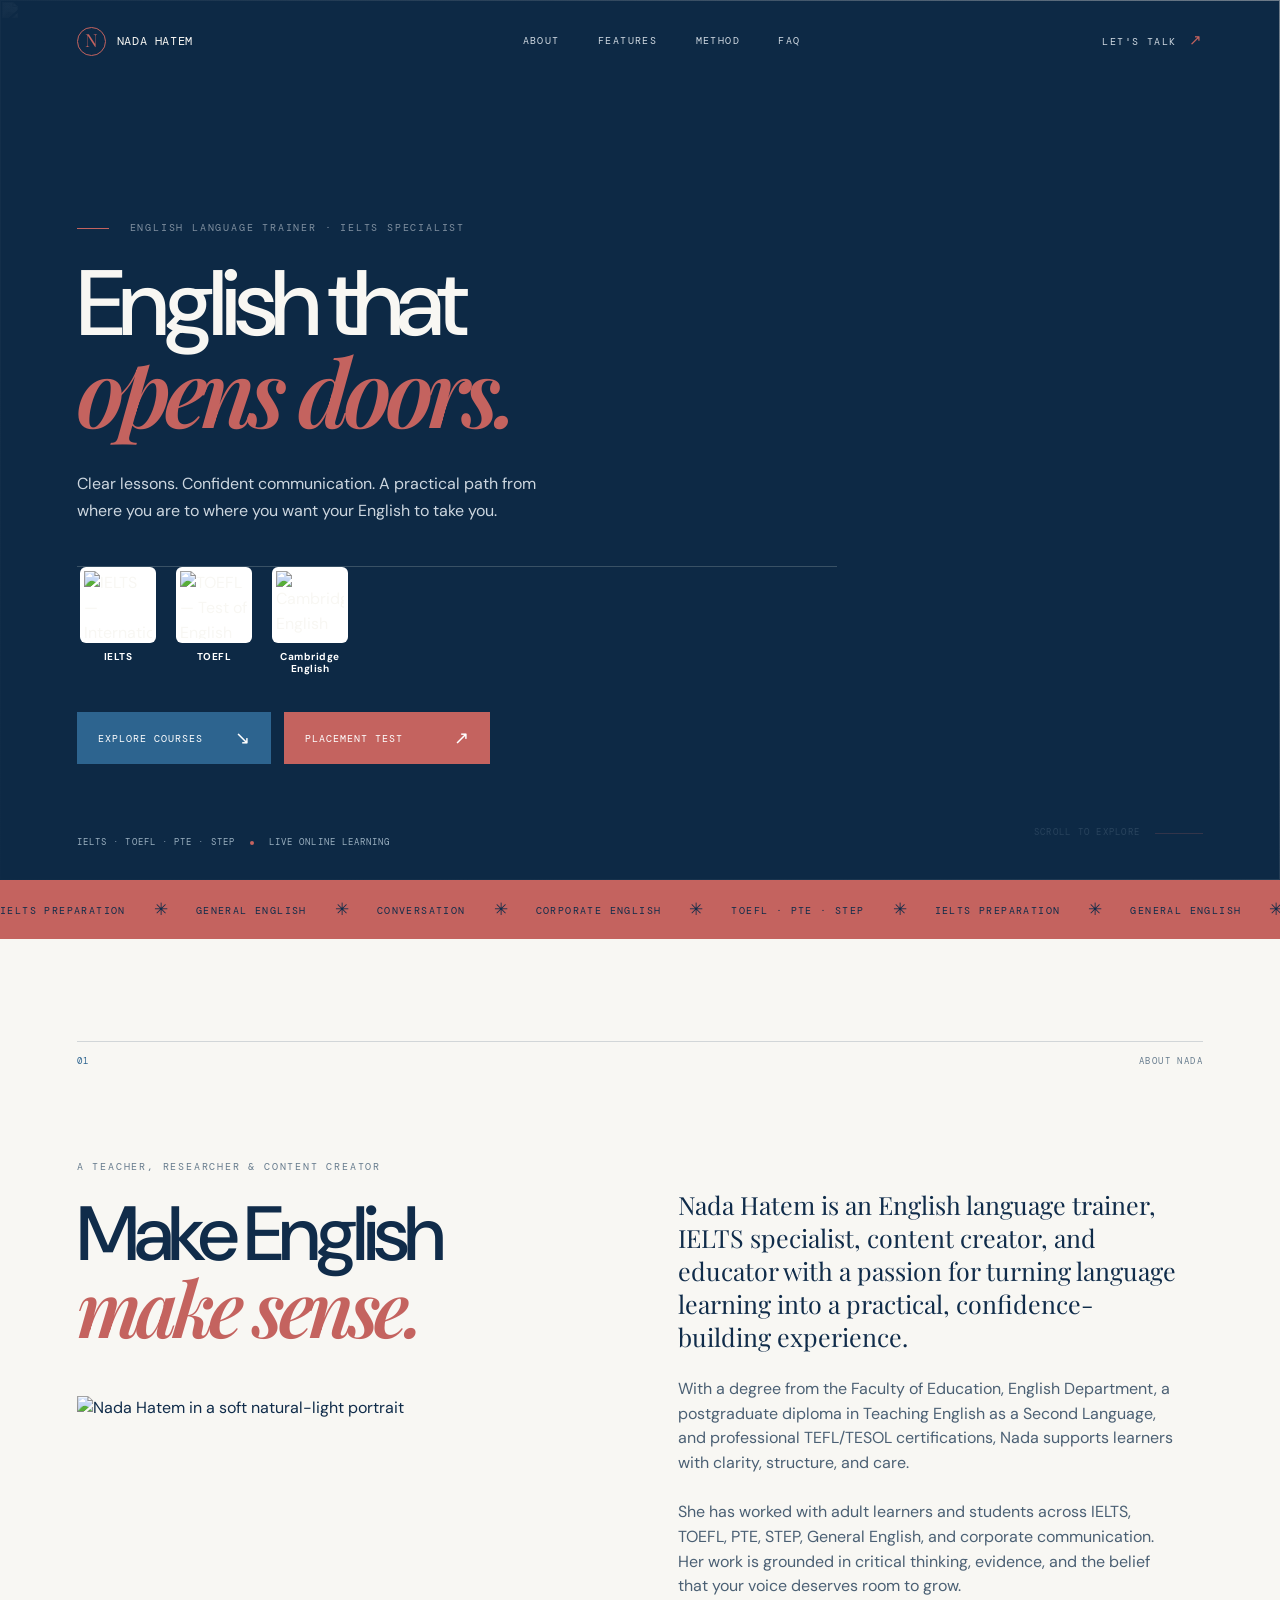
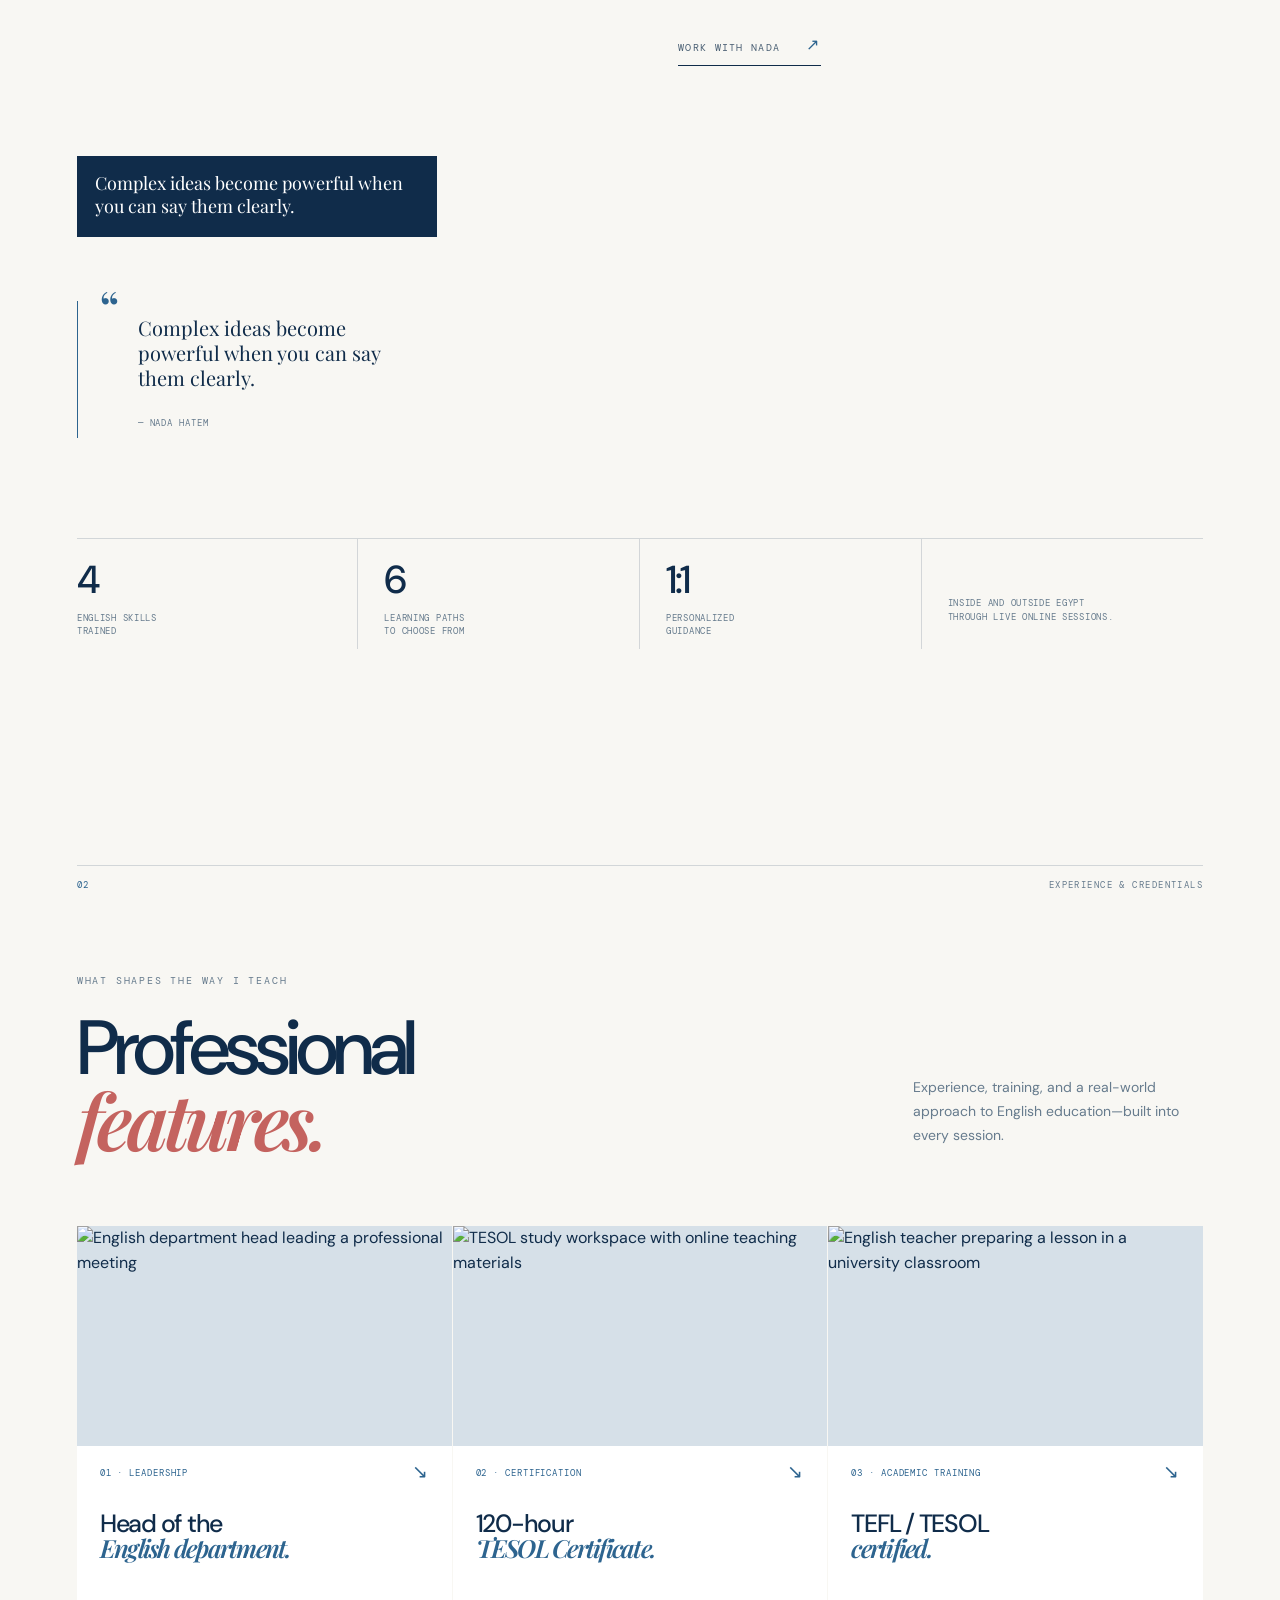
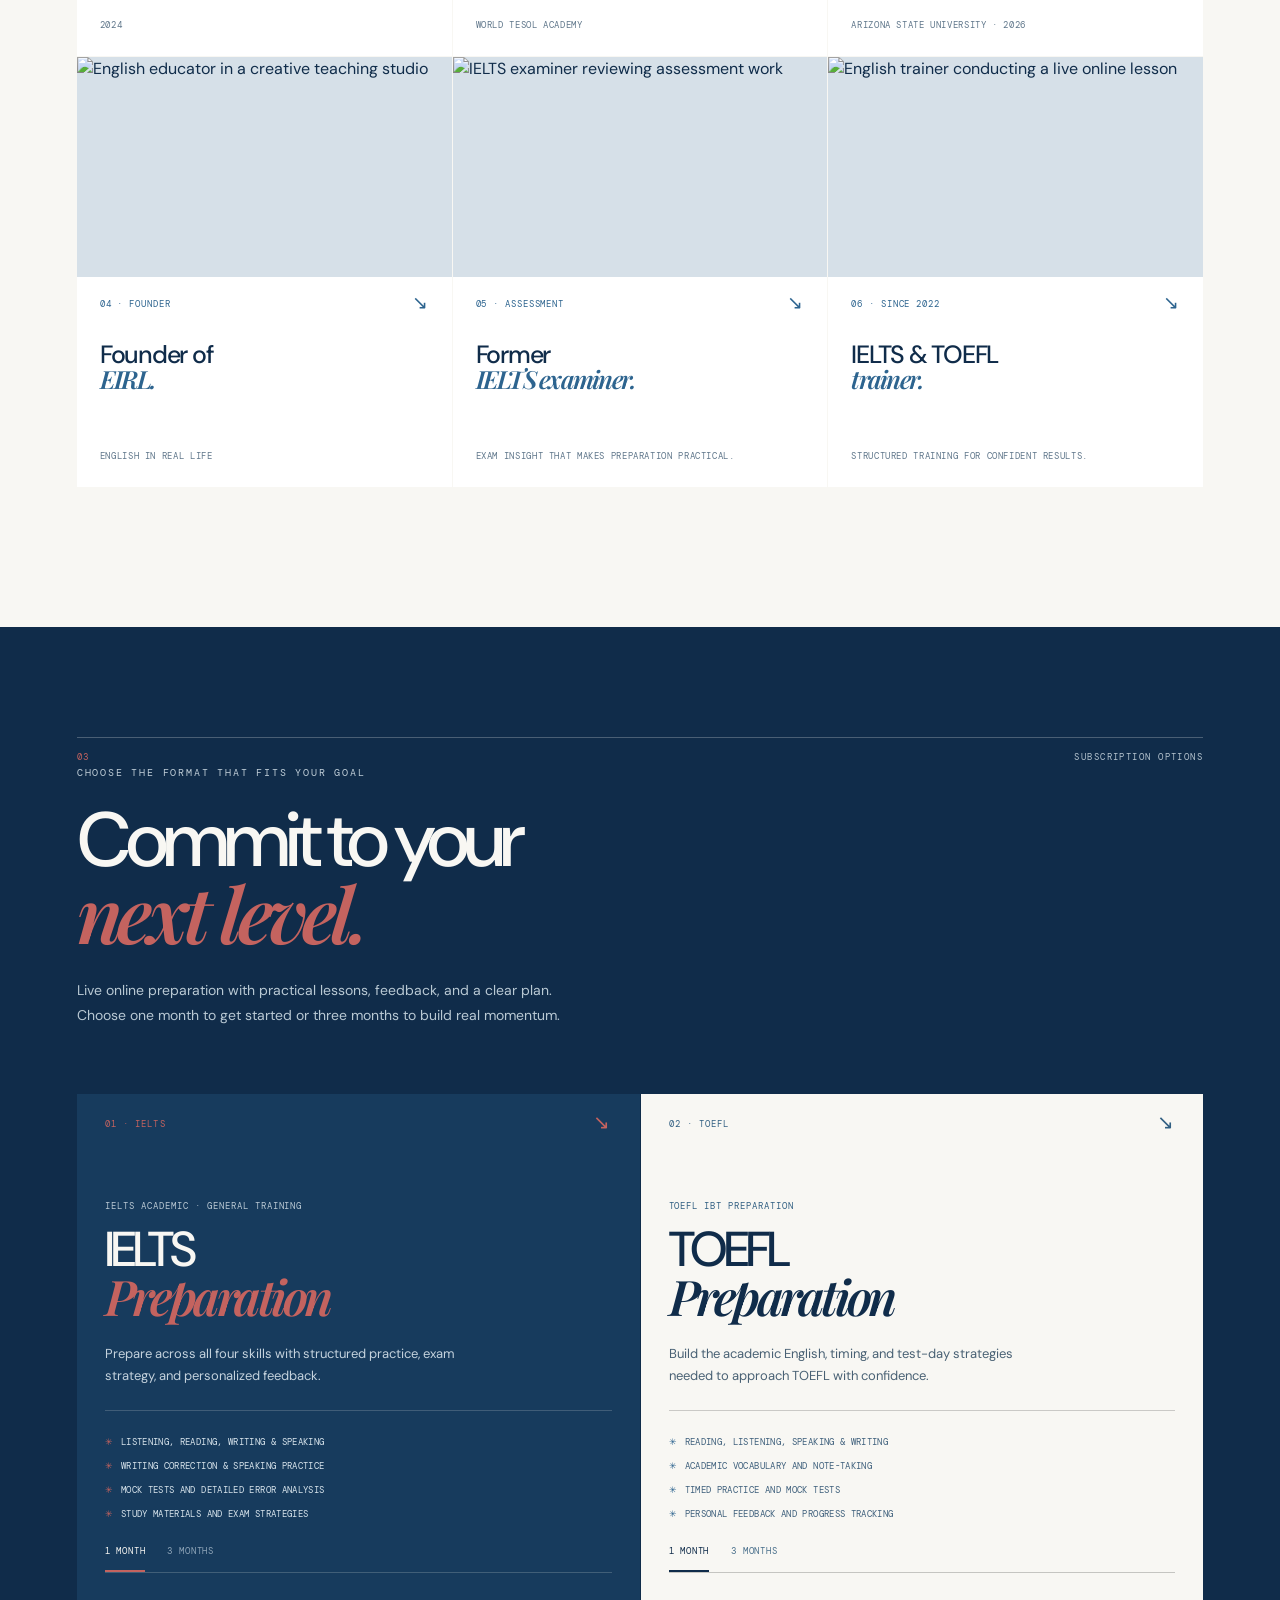
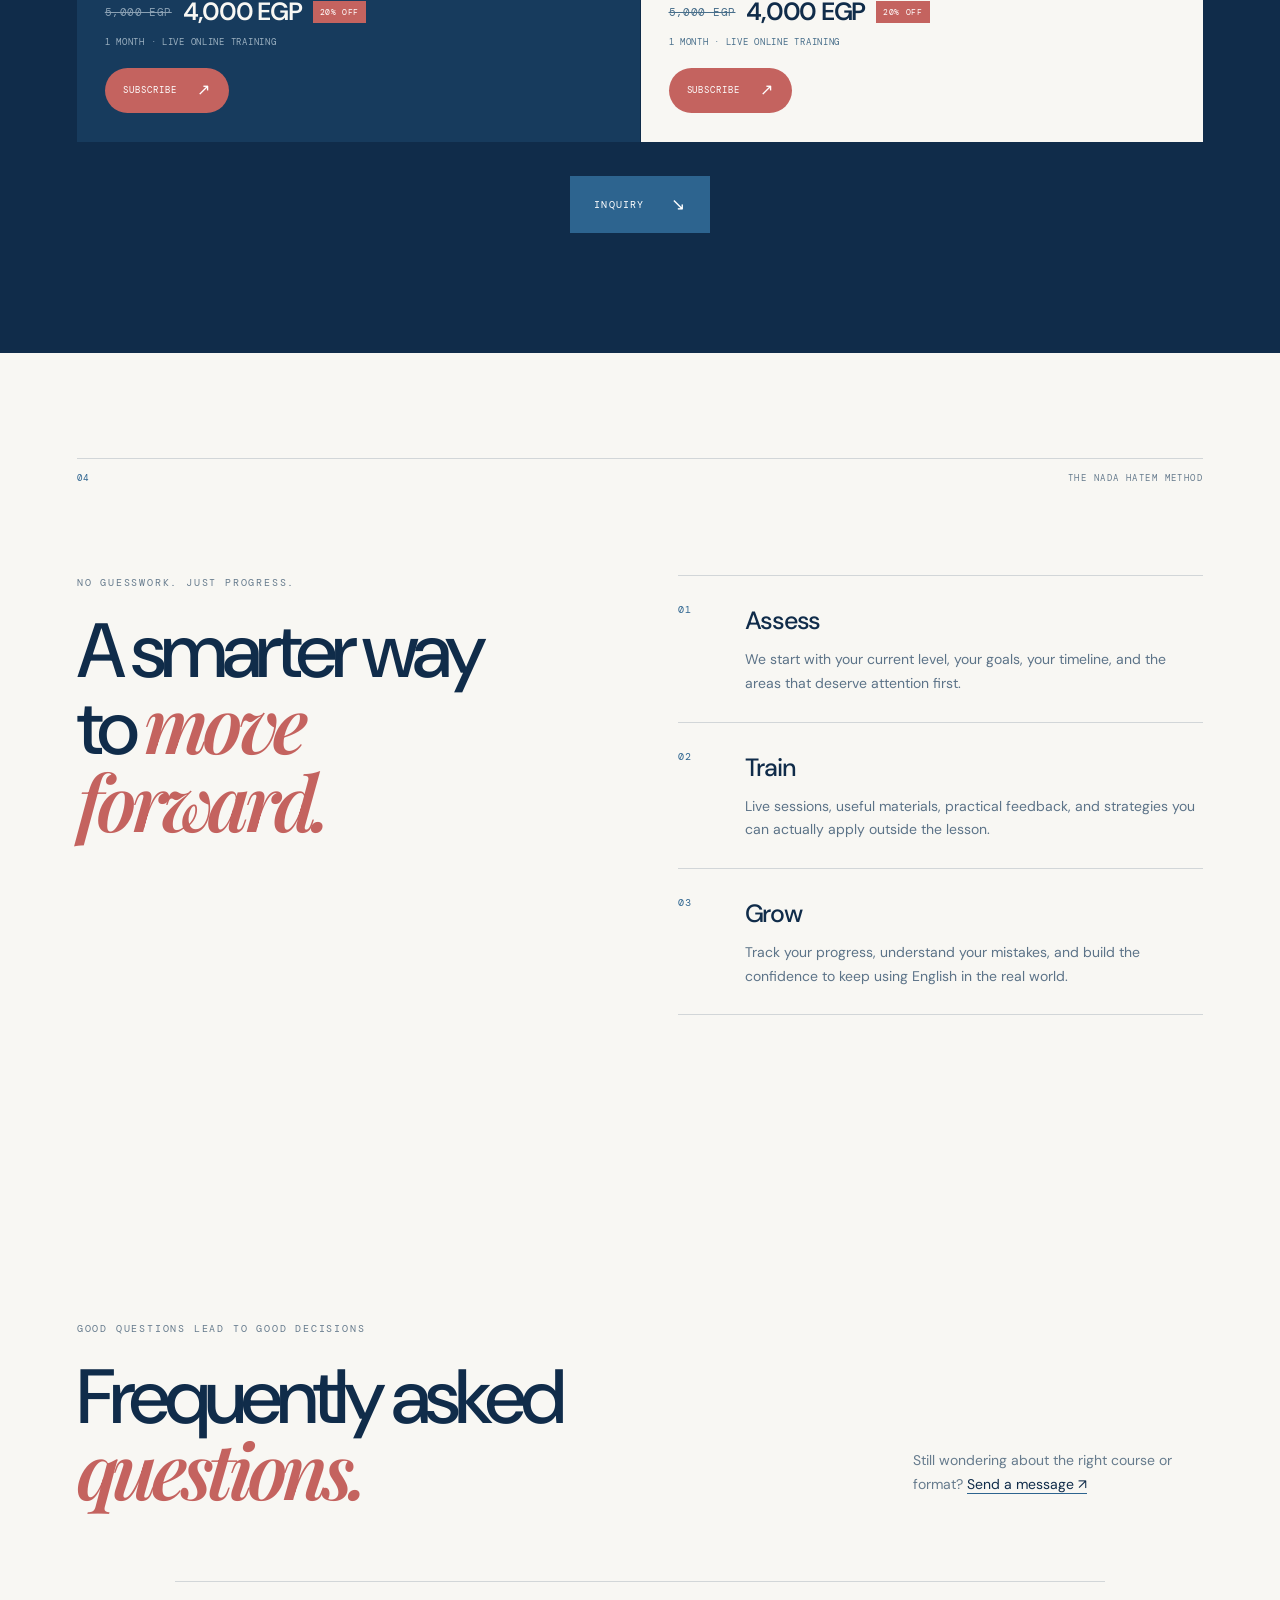
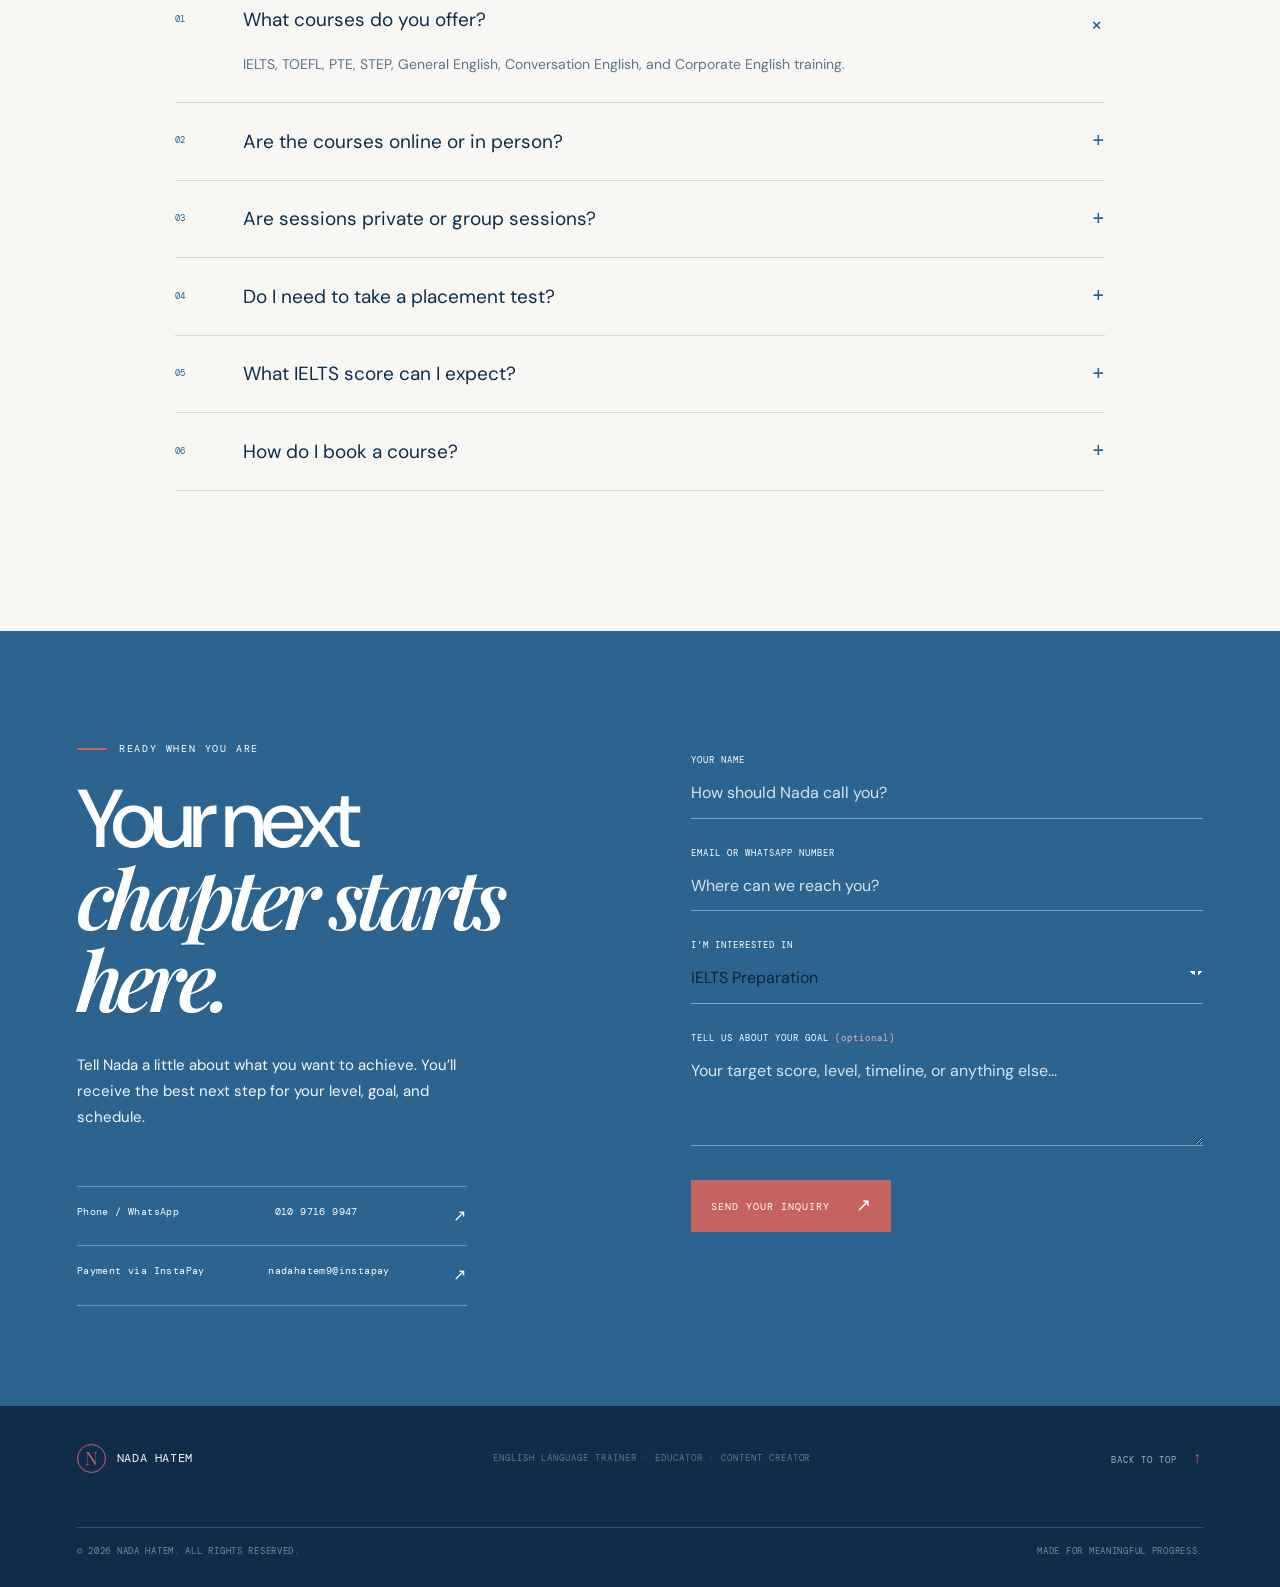
==== assets/index.html @ 8195b29a "Add files via upload" ====
<!doctype html>
<html lang="en">
  <head>
    <meta charset="UTF-8" />
    <meta name="viewport" content="width=device-width, initial-scale=1.0" />
    <meta name="description" content="Nada Hatem — English language trainer, IELTS specialist, educator, and content creator." />
    <title>Nada Hatem — English that opens doors</title>
    <link rel="preconnect" href="https://fonts.googleapis.com" />
    <link rel="preconnect" href="https://fonts.gstatic.com" crossorigin />
    <link href="https://fonts.googleapis.com/css2?family=DM+Mono:wght@400;500&family=DM+Sans:wght@400;500;600;700&family=Playfair+Display:ital,wght@0,600;1,600;1,700&display=swap" rel="stylesheet" />
    <link rel="stylesheet" href="styles.css" />
  </head>
  <body>
    <div class="site-shell">
      <header class="site-header" id="top">
        <a class="brand" href="#top" aria-label="Nada Hatem home">
          <span class="brand-mark">N</span>
          <span class="brand-name">Nada Hatem</span>
        </a>

        <nav class="desktop-nav" aria-label="Main navigation">
          <a href="#about">About</a>
          <a href="#features">Features</a>
          <a href="#method">Method</a>
          <a href="#faq">FAQ</a>
        </nav>

        <div class="header-actions">
          <div class="social-links" aria-label="Social links">
            <a href="https://t.me/Nada_languages" target="_blank" rel="noreferrer" aria-label="Telegram">
              <img src="https://cdn.simpleicons.org/telegram/ffffff" alt="" aria-hidden="true" />
            </a>
            <a href="https://www.tiktok.com/@nada_languages?_r=1&_t=ZS-99tbPmrifFV" target="_blank" rel="noreferrer" aria-label="TikTok">
              <img src="https://cdn.simpleicons.org/tiktok/ffffff" alt="" aria-hidden="true" />
            </a>
            <a href="https://www.facebook.com/share/19arcqJsm8/" target="_blank" rel="noreferrer" aria-label="Facebook">
              <img src="https://cdn.simpleicons.org/facebook/ffffff" alt="" aria-hidden="true" />
            </a>
          </div>
          <a class="text-link header-contact" href="#contact">Let's talk <span aria-hidden="true">↗</span></a>
          <button class="menu-toggle" type="button" aria-label="Open menu" aria-expanded="false">
            <span></span><span></span>
          </button>
        </div>
      </header>

      <main>
        <section class="hero section-pad" aria-labelledby="hero-title">
          <img class="hero-bg-image" src="assets/hero-office.png" alt="" aria-hidden="true" />
          <div class="hero-grid">
            <div class="hero-copy">
              <p class="eyebrow"><span class="eyebrow-line"></span> English language trainer · IELTS specialist</p>
              <h1 id="hero-title">English that<br /><em>opens doors.</em></h1>
              <p class="hero-intro">Clear lessons. Confident communication. A practical path from where you are to where you want your English to take you.</p>
              <div class="exam-logos" aria-label="English exam preparation">
                <span class="exam-brand"><span class="exam-logo"><img src="assets/ielts-logo.png" alt="IELTS — International English Testing System" /></span><span class="exam-logo-name">IELTS</span></span>
                <span class="exam-brand"><span class="exam-logo"><img class="toefl-logo-image" src="assets/toefl-logo.png" alt="TOEFL — Test of English as a Foreign Language" /></span><span class="exam-logo-name">TOEFL</span></span>
                <span class="exam-brand"><span class="exam-logo exam-logo-cambridge"><img src="assets/cambridge-english-logo.png" alt="Cambridge English logo" /></span><span class="exam-logo-name">Cambridge English</span></span>
              </div>
              <div class="hero-actions">
                <a class="button button-primary" href="#ielts">Explore courses <span aria-hidden="true">↘</span></a>
                <a class="button button-quiet" href="#contact">Placement test <span aria-hidden="true">↗</span></a>
              </div>
              <div class="hero-proof" aria-label="Professional highlights">
                <span>IELTS · TOEFL · PTE · STEP</span>
                <span class="proof-dot" aria-hidden="true"></span>
                <span>Live online learning</span>
              </div>
            </div>

            <div class="hero-visual" aria-label="Nada Hatem profile portrait">
              <div class="hero-image-frame">
                <div class="image-tint"></div>
                <img src="https://images.unsplash.com/photo-1544717305-2782549b5136?auto=format&fit=crop&w=1200&q=85" alt="Portrait of a confident woman" />
                <div class="image-caption"><span>01</span><span>Teach · Think · Grow</span></div>
              </div>
              <div class="hero-stamp" aria-hidden="true">
                <span>LANGUAGE</span>
                <strong>with<br /><em>purpose</em></strong>
                <span class="stamp-arrow">↘</span>
              </div>
              <div class="hero-side-note">A practical English education<br />for real life & real goals.</div>
            </div>
          </div>
          <div class="scroll-cue" aria-hidden="true"><span>Scroll to explore</span><span class="scroll-line"></span></div>
        </section>

        <section class="ticker" aria-label="Learning paths">
          <div class="ticker-track">
            <span>IELTS preparation</span><i>✳</i><span>General English</span><i>✳</i><span>Conversation</span><i>✳</i><span>Corporate English</span><i>✳</i><span>TOEFL · PTE · STEP</span><i>✳</i>
            <span>IELTS preparation</span><i>✳</i><span>General English</span><i>✳</i><span>Conversation</span><i>✳</i><span>Corporate English</span><i>✳</i><span>TOEFL · PTE · STEP</span><i>✳</i>
          </div>
        </section>

        <section class="about section-pad" id="about" aria-labelledby="about-title">
          <div class="section-kicker"><span>01</span><span>About Nada</span></div>
          <div class="about-grid">
            <div class="about-heading">
              <p class="eyebrow">A teacher, researcher & content creator</p>
              <h2 id="about-title">Make English<br /><em>make sense.</em></h2>
              <figure class="about-portrait">
                <img src="assets/about-nada.png" alt="Nada Hatem in a soft natural-light portrait" />
                <figcaption>Complex ideas become powerful when you can say them clearly.</figcaption>
              </figure>
              <div class="quote-card">
                <span class="quote-mark">“</span>
                <p>Complex ideas become powerful when you can say them clearly.</p>
                <span class="quote-credit">— Nada Hatem</span>
              </div>
            </div>
            <div class="about-copy">
              <p class="lead-copy">Nada Hatem is an English language trainer, IELTS specialist, content creator, and educator with a passion for turning language learning into a practical, confidence-building experience.</p>
              <p>With a degree from the Faculty of Education, English Department, a postgraduate diploma in Teaching English as a Second Language, and professional TEFL/TESOL certifications, Nada supports learners with clarity, structure, and care.</p>
              <p>She has worked with adult learners and students across IELTS, TOEFL, PTE, STEP, General English, and corporate communication. Her work is grounded in critical thinking, evidence, and the belief that your voice deserves room to grow.</p>
              <a class="arrow-link" href="#contact">Work with Nada <span aria-hidden="true">↗</span></a>
            </div>
          </div>
          <div class="stat-row">
            <div class="stat"><strong>4</strong><span>English skills<br />trained</span></div>
            <div class="stat"><strong>6</strong><span>Learning paths<br />to choose from</span></div>
            <div class="stat"><strong>1:1</strong><span>Personalized<br />guidance</span></div>
            <div class="stat stat-note"><span>Inside and outside Egypt<br />through live online sessions.</span></div>
          </div>
        </section>

        <section class="courses section-pad" id="features" aria-labelledby="features-title">
          <div class="section-kicker"><span>02</span><span>Experience & credentials</span></div>
          <div class="section-heading-row">
            <div>
              <p class="eyebrow">What shapes the way I teach</p>
              <h2 id="features-title">Professional<br /><em>features.</em></h2>
            </div>
            <p class="section-note">Experience, training, and a real-world approach to English education—built into every session.</p>
          </div>

          <div class="feature-grid">
            <article class="feature-card"><div class="feature-image"><img src="assets/feature-head.png" alt="English department head leading a professional meeting" /></div><div class="feature-body"><div class="card-top"><span>01 · Leadership</span><span class="card-arrow" aria-hidden="true">↘</span></div><h3>Head of the<br /><em>English department.</em></h3><p>2024</p></div></article>
            <article class="feature-card"><div class="feature-image"><img src="assets/feature-tesol.png" alt="TESOL study workspace with online teaching materials" /></div><div class="feature-body"><div class="card-top"><span>02 · Certification</span><span class="card-arrow" aria-hidden="true">↘</span></div><h3>120-hour<br /><em>TESOL Certificate.</em></h3><p>World TESOL Academy</p></div></article>
            <article class="feature-card"><div class="feature-image"><img src="assets/feature-tefl.png" alt="English teacher preparing a lesson in a university classroom" /></div><div class="feature-body"><div class="card-top"><span>03 · Academic training</span><span class="card-arrow" aria-hidden="true">↘</span></div><h3>TEFL / TESOL<br /><em>certified.</em></h3><p>Arizona State University · 2026</p></div></article>
            <article class="feature-card"><div class="feature-image"><img src="assets/feature-eirl.png" alt="English educator in a creative teaching studio" /></div><div class="feature-body"><div class="card-top"><span>04 · Founder</span><span class="card-arrow" aria-hidden="true">↘</span></div><h3>Founder of<br /><em>EIRL.</em></h3><p>English in Real Life</p></div></article>
            <article class="feature-card"><div class="feature-image"><img src="assets/feature-examiner.png" alt="IELTS examiner reviewing assessment work" /></div><div class="feature-body"><div class="card-top"><span>05 · Assessment</span><span class="card-arrow" aria-hidden="true">↘</span></div><h3>Former<br /><em>IELTS examiner.</em></h3><p>Exam insight that makes preparation practical.</p></div></article>
            <article class="feature-card"><div class="feature-image"><img src="assets/feature-trainer.png" alt="English trainer conducting a live online lesson" /></div><div class="feature-body"><div class="card-top"><span>06 · Since 2022</span><span class="card-arrow" aria-hidden="true">↘</span></div><h3>IELTS & TOEFL<br /><em>trainer.</em></h3><p>Structured training for confident results.</p></div></article>
          </div>
        </section>

        <section class="ielts-feature section-pad" id="ielts" aria-labelledby="subscriptions-title">
          <div class="subscription-heading">
            <div class="section-kicker light"><span>03</span><span>Subscription options</span></div>
            <p class="eyebrow light-text">Choose the format that fits your goal</p>
            <h2 id="subscriptions-title">Commit to your<br /><em>next level.</em></h2>
            <p class="feature-intro">Live online preparation with practical lessons, feedback, and a clear plan. Choose one month to get started or three months to build real momentum.</p>
          </div>
          <div class="subscription-grid">
            <article class="program-card" data-program-card="ielts">
              <div class="program-card-top"><span>01 · IELTS</span><span class="program-arrow" aria-hidden="true">↘</span></div>
              <p class="program-label">IELTS Academic · General Training</p>
              <h3>IELTS<br /><em>Preparation</em></h3>
              <p class="program-description">Prepare across all four skills with structured practice, exam strategy, and personalized feedback.</p>
              <ul class="program-list">
                <li>Listening, Reading, Writing & Speaking</li>
                <li>Writing correction & speaking practice</li>
                <li>Mock tests and detailed error analysis</li>
                <li>Study materials and exam strategies</li>
              </ul>
              <div class="duration-tabs" role="tablist" aria-label="IELTS subscription length">
                <button class="duration-tab active" type="button" role="tab" aria-selected="true" data-duration="1-month">1 Month</button>
                <button class="duration-tab" type="button" role="tab" aria-selected="false" data-duration="3-months">3 Months</button>
              </div>
              <div class="price-block"><div class="price-line"><del class="original-price">5,000 EGP</del><strong class="price-value">4,000 EGP</strong><span class="discount-badge">20% OFF</span></div><span class="price-note"><span class="duration-label">1 month</span> · live online training</span></div>
              <a class="program-link subscribe-button" href="booking.html?course=ielts">Subscribe <span aria-hidden="true">↗</span></a>
            </article>

            <article class="program-card program-card-alt" data-program-card="toefl">
              <div class="program-card-top"><span>02 · TOEFL</span><span class="program-arrow" aria-hidden="true">↘</span></div>
              <p class="program-label">TOEFL iBT preparation</p>
              <h3>TOEFL<br /><em>Preparation</em></h3>
              <p class="program-description">Build the academic English, timing, and test-day strategies needed to approach TOEFL with confidence.</p>
              <ul class="program-list">
                <li>Reading, Listening, Speaking & Writing</li>
                <li>Academic vocabulary and note-taking</li>
                <li>Timed practice and mock tests</li>
                <li>Personal feedback and progress tracking</li>
              </ul>
              <div class="duration-tabs" role="tablist" aria-label="TOEFL subscription length">
                <button class="duration-tab active" type="button" role="tab" aria-selected="true" data-duration="1-month">1 Month</button>
                <button class="duration-tab" type="button" role="tab" aria-selected="false" data-duration="3-months">3 Months</button>
              </div>
              <div class="price-block"><div class="price-line"><del class="original-price">5,000 EGP</del><strong class="price-value">4,000 EGP</strong><span class="discount-badge">20% OFF</span></div><span class="price-note"><span class="duration-label">1 month</span> · live online training</span></div>
              <a class="program-link subscribe-button" href="booking.html?course=toefl">Subscribe <span aria-hidden="true">↗</span></a>
            </article>
          </div>
          <div class="inquiry-action"><a class="inquiry-button" href="#contact">Inquiry <span aria-hidden="true">↘</span></a></div>
        </section>

        <section class="method section-pad" id="method" aria-labelledby="method-title">
          <div class="section-kicker"><span>04</span><span>The Nada Hatem method</span></div>
          <div class="method-grid">
            <div>
              <p class="eyebrow">No guesswork. Just progress.</p>
              <h2 id="method-title">A smarter way<br />to <em>move forward.</em></h2>
            </div>
            <div class="method-steps">
              <article class="method-step"><span>01</span><div><h3>Assess</h3><p>We start with your current level, your goals, your timeline, and the areas that deserve attention first.</p></div></article>
              <article class="method-step"><span>02</span><div><h3>Train</h3><p>Live sessions, useful materials, practical feedback, and strategies you can actually apply outside the lesson.</p></div></article>
              <article class="method-step"><span>03</span><div><h3>Grow</h3><p>Track your progress, understand your mistakes, and build the confidence to keep using English in the real world.</p></div></article>
            </div>
          </div>
        </section>

        <section class="faq section-pad" id="faq" aria-labelledby="faq-title">
          <div class="section-heading-row faq-heading">
            <div>
              <p class="eyebrow">Good questions lead to good decisions</p>
              <h2 id="faq-title">Frequently asked<br /><em>questions.</em></h2>
            </div>
            <p class="section-note">Still wondering about the right course or format? <a href="#contact">Send a message ↗</a></p>
          </div>
          <div class="faq-list">
            <details open><summary><span>01</span> What courses do you offer?<b>+</b></summary><p>IELTS, TOEFL, PTE, STEP, General English, Conversation English, and Corporate English training.</p></details>
            <details><summary><span>02</span> Are the courses online or in person?<b>+</b></summary><p>Courses are currently available online through live sessions, making them accessible to students inside and outside Egypt.</p></details>
            <details><summary><span>03</span> Are sessions private or group sessions?<b>+</b></summary><p>Both private and group options may be available depending on the course. Each course page or booking conversation will clarify the format.</p></details>
            <details><summary><span>04</span> Do I need to take a placement test?<b>+</b></summary><p>For General English and some exam-preparation courses, a placement or level assessment may be recommended to find the best starting point.</p></details>
            <details><summary><span>05</span> What IELTS score can I expect?<b>+</b></summary><p>Results depend on your current level, preparation time, practice, and individual performance. The course develops the skills and strategies needed for your target score, but no specific result can be guaranteed.</p></details>
            <details><summary><span>06</span> How do I book a course?<b>+</b></summary><p>Choose the course you are interested in, complete the booking form below, and you will receive confirmation and the next steps.</p></details>
          </div>
        </section>

        <section class="contact section-pad" id="contact" aria-labelledby="contact-title">
          <div class="contact-panel">
            <div class="contact-intro">
              <p class="eyebrow light-text">Ready when you are</p>
              <h2 id="contact-title">Your next<br /><em>chapter starts here.</em></h2>
              <p>Tell Nada a little about what you want to achieve. You’ll receive the best next step for your level, goal, and schedule.</p>
              <div class="contact-details">
                <a href="tel:+201097169947"><span>Phone / WhatsApp</span>010 9716 9947 <b>↗</b></a>
                <a href="https://ipn.eg/S/nadahatem9/instapay/4JSm4i" target="_blank" rel="noreferrer"><span>Payment via InstaPay</span>nadahatem9@instapay <b>↗</b></a>
              </div>
            </div>
            <form class="booking-form" id="booking-form">
              <label for="name">Your name</label>
              <input id="name" name="name" type="text" autocomplete="name" placeholder="How should Nada call you?" required />
              <label for="email">Email or WhatsApp number</label>
              <input id="email" name="email" type="text" placeholder="Where can we reach you?" required />
              <label for="course">I’m interested in</label>
              <select id="course" name="course" style="color: #102235;">
                <option>IELTS Preparation</option>
                <option>TOEFL / PTE</option>
                <option>Placement test</option>
                <option>STEP Preparation</option>
                <option>General English</option>
                <option>Conversation English</option>
                <option>Corporate English</option>
              </select>
              <label for="message">Tell us about your goal <span>(optional)</span></label>
              <textarea id="message" name="message" rows="3" placeholder="Your target score, level, timeline, or anything else..."></textarea>
              <button class="button button-light form-submit" type="submit">Send your inquiry <span aria-hidden="true">↗</span></button>
              <p class="form-status" id="form-status" role="status" aria-live="polite"></p>
            </form>
          </div>
        </section>
      </main>

      <footer class="site-footer section-pad">
        <div class="footer-top"><a class="brand" href="#top"><span class="brand-mark">N</span><span class="brand-name">Nada Hatem</span></a><p>English language trainer · educator · content creator</p><a class="back-top" href="#top">Back to top <span aria-hidden="true">↑</span></a></div>
        <div class="footer-bottom"><span>© 2026 Nada Hatem. All rights reserved.</span><span>Made for meaningful progress.</span></div>
      </footer>
    </div>
    <script src="script.js"></script>
  </body>
</html>
---- assets/styles.css ----
:root {
  --ink: #102c4a;
  --paper: #f8f7f3;
  --muted: #8090a0;
  --line: rgba(248, 247, 243, 0.17);
  --line-dark: rgba(16, 44, 74, 0.16);
  --accent: #c4635f;
  --accent-deep: #2d648f;
  --olive: #183f63;
  --serif: "Playfair Display", Georgia, serif;
  --sans: "DM Sans", Arial, sans-serif;
  --mono: "DM Mono", monospace;
  color-scheme: dark;
}

* { box-sizing: border-box; }
html { scroll-behavior: smooth; }
body { margin: 0; background: var(--ink); color: var(--paper); font-family: var(--sans); font-size: 16px; line-height: 1.55; }
a { color: inherit; text-decoration: none; }
button, input, select, textarea { color: inherit; font: inherit; }
button { cursor: pointer; }
.site-shell { overflow: hidden; }
.section-pad { padding-left: clamp(24px, 6vw, 100px); padding-right: clamp(24px, 6vw, 100px); }
.site-header { align-items: center; display: flex; height: 82px; justify-content: space-between; left: 0; padding: 0 clamp(24px, 6vw, 100px); position: absolute; right: 0; top: 0; z-index: 10; }
.brand { align-items: center; display: inline-flex; gap: 11px; }
.brand-mark { align-items: center; border: 1px solid var(--accent); border-radius: 50%; color: var(--accent); display: inline-flex; font-family: var(--serif); font-size: 18px; height: 29px; justify-content: center; width: 29px; }
.brand-name { font-family: var(--mono); font-size: 12px; letter-spacing: .05em; text-transform: uppercase; }
.desktop-nav { display: flex; gap: clamp(22px, 3vw, 48px); margin-left: 11%; }
.desktop-nav a, .header-contact { color: #d0d9e2; font-family: var(--mono); font-size: 10px; letter-spacing: .14em; text-transform: uppercase; transition: color .2s ease; }
.desktop-nav a:hover, .header-contact:hover, .back-top:hover { color: var(--accent); }
.header-actions { align-items: center; display: flex; gap: 24px; }
.social-links { align-items: center; display: flex; gap: 12px; }
.social-links a { align-items: center; display: inline-flex; height: 16px; justify-content: center; opacity: .82; transition: opacity .2s ease, transform .2s ease; width: 16px; }
.social-links a:hover { opacity: 1; transform: translateY(-2px); }
.social-links img { display: block; height: 13px; object-fit: contain; width: 13px; }
.header-contact span { color: var(--accent); font-size: 15px; margin-left: 5px; }
.menu-toggle { background: transparent; border: 0; display: none; padding: 7px 0 7px 7px; width: 32px; }
.menu-toggle span { background: var(--paper); display: block; height: 1px; margin: 6px 0; transition: transform .2s ease; width: 24px; }

.hero { background: #0d2945; min-height: 880px; overflow: hidden; padding-top: 140px; position: relative; }
.hero::after { background: linear-gradient(90deg, rgba(13,41,69,.95) 0%, rgba(13,41,69,.73) 43%, rgba(13,41,69,.2) 100%), linear-gradient(0deg, rgba(13,41,69,.78) 0%, rgba(13,41,69,.05) 60%); content: ""; inset: 0; pointer-events: none; position: absolute; z-index: 1; }
.hero-bg-image { filter: grayscale(1) contrast(1.12); height: 100%; inset: 0; object-fit: cover; object-position: center 22%; opacity: .68; pointer-events: none; position: absolute; width: 100%; z-index: 0; }
.hero-grid { align-items: center; display: block; margin: 0 auto; max-width: 1400px; min-height: 650px; }
.hero-copy { max-width: 790px; padding-top: 80px; position: relative; z-index: 2; }
.eyebrow { color: var(--muted); font-family: var(--mono); font-size: 10px; letter-spacing: .18em; margin: 0 0 25px; text-transform: uppercase; }
.eyebrow-line { background: var(--accent); display: inline-block; height: 1px; margin-right: 13px; vertical-align: middle; width: 32px; }
h1, h2, h3, p { margin-top: 0; }
h1, h2 { font-size: clamp(54px, 7.25vw, 110px); font-weight: 500; letter-spacing: -.065em; line-height: .93; margin-bottom: 30px; }
h1 em, h2 em, h3 em { color: var(--accent); font-family: var(--serif); font-weight: 600; letter-spacing: -.07em; }
.hero-intro { color: #ccd6df; font-size: 16px; line-height: 1.7; max-width: 470px; }
.hero-actions { display: flex; flex-wrap: wrap; gap: 13px; margin-top: 38px; }
.button { align-items: center; border: 1px solid transparent; display: inline-flex; font-family: var(--mono); font-size: 10px; gap: 22px; justify-content: space-between; letter-spacing: .1em; min-height: 52px; padding: 0 20px; text-transform: uppercase; transition: background .25s ease, color .25s ease, border-color .25s ease, transform .25s ease; }
.button:hover { transform: translateY(-3px); }
.button span { font-size: 18px; letter-spacing: 0; }
.button-primary { background: var(--accent); color: var(--ink); min-width: 194px; }
.button-primary:hover { background: var(--paper); }
.button-quiet { border-color: var(--line); color: #dce5ed; min-width: 206px; }
.button-quiet:hover { border-color: var(--accent); color: var(--accent); }
.hero .button-primary { background: var(--accent-deep); color: #fff; }
.hero .button-primary:hover { background: #3d7fae; color: #fff; }
.hero .button-quiet { background: var(--accent); border-color: var(--accent); color: #fff; }
.hero .button-quiet:hover { background: #d87973; border-color: #d87973; color: #fff; }
.button-light { background: var(--paper); color: var(--ink); }
.button-light:hover { background: var(--accent); }
.hero-proof { align-items: center; color: #9bb0c0; display: flex; font-family: var(--mono); font-size: 9px; gap: 15px; letter-spacing: .12em; margin-top: 72px; text-transform: uppercase; }
.proof-dot { background: var(--accent); border-radius: 50%; height: 4px; width: 4px; }
.exam-logos { align-items: flex-start; border-top: 1px solid rgba(236,238,231,.2); display: flex; gap: 14px; margin-top: 42px; max-width: 760px; }
.exam-brand { align-items: center; display: flex; flex: 0 0 82px; flex-direction: column; gap: 8px; }
.exam-logo { background: #fff; border-radius: 6px; display: flex; height: 76px; justify-content: center; overflow: hidden; padding: 4px; width: 76px; }
.exam-logo img { display: block; height: 100%; object-fit: contain; width: 100%; }
.exam-logo-name { color: #fff; font-family: "DM Sans", sans-serif; font-size: 10px; font-weight: 700; letter-spacing: .05em; line-height: 1.15; text-align: center; }
.exam-logo-cambridge { align-items: center; }
.hero-visual { display: none; }
.hero-image-frame { background: #234967; height: min(58vw, 625px); max-height: 625px; min-height: 500px; overflow: hidden; position: relative; }
.hero-image-frame img { filter: grayscale(1) contrast(1.08); height: 100%; object-fit: cover; object-position: center 15%; opacity: .8; width: 100%; }
.image-tint { background: linear-gradient(135deg, rgba(200,242,124,.21), transparent 55%), linear-gradient(180deg, transparent 45%, rgba(12,14,11,.92)); inset: 0; mix-blend-mode: screen; position: absolute; z-index: 1; }
.image-caption { bottom: 20px; color: #eef3f6; display: flex; font-family: var(--mono); font-size: 9px; justify-content: space-between; left: 22px; letter-spacing: .1em; position: absolute; right: 22px; text-transform: uppercase; z-index: 2; }
.image-caption span:first-child { color: var(--accent); }
.hero-stamp { align-items: center; background: var(--accent); color: var(--ink); display: flex; flex-direction: column; height: 144px; justify-content: center; position: absolute; right: -46px; text-align: center; top: 52px; transform: rotate(6deg); width: 144px; z-index: 2; }
.hero-stamp span:first-child { font-family: var(--mono); font-size: 8px; letter-spacing: .16em; }
.hero-stamp strong { font-size: 22px; font-weight: 600; line-height: .98; margin: 9px 0; }
.hero-stamp em { font-family: var(--serif); font-weight: 700; }
.stamp-arrow { font-size: 19px; }
.hero-side-note { bottom: 57px; color: var(--accent); font-family: var(--mono); font-size: 9px; left: -30px; letter-spacing: .13em; line-height: 1.8; position: absolute; text-transform: uppercase; transform: rotate(-90deg); transform-origin: left bottom; }
.scroll-cue { align-items: center; bottom: 40px; color: #9bb0c0; display: flex; font-family: var(--mono); font-size: 9px; gap: 15px; letter-spacing: .14em; position: absolute; right: clamp(24px, 6vw, 100px); text-transform: uppercase; }
.scroll-line { background: var(--accent); height: 1px; width: 48px; }

.ticker { background: var(--accent); color: var(--ink); overflow: hidden; padding: 17px 0; white-space: nowrap; }
.ticker-track { animation: ticker 30s linear infinite; display: inline-flex; gap: 28px; min-width: max-content; }
.ticker span { font-family: var(--mono); font-size: 10px; letter-spacing: .14em; text-transform: uppercase; }
.ticker i { font-style: normal; font-size: 17px; line-height: 12px; }
@keyframes ticker { to { transform: translateX(-50%); } }

.about, .courses, .method, .faq { background: var(--paper); color: var(--ink); }
.about { padding-bottom: 110px; padding-top: 102px; }
.section-kicker { align-items: center; border-top: 1px solid var(--line-dark); color: #667b8d; display: flex; font-family: var(--mono); font-size: 9px; justify-content: space-between; letter-spacing: .16em; padding-top: 13px; text-transform: uppercase; }
.section-kicker span:first-child { color: var(--accent-deep); }
.about-grid { display: grid; gap: 8vw; grid-template-columns: .95fr 1fr; margin: 90px auto 100px; max-width: 1150px; }
.about h2, .courses h2, .method h2, .faq h2 { font-size: clamp(48px, 6vw, 86px); }
.about-heading .eyebrow, .courses .eyebrow, .method .eyebrow, .faq .eyebrow { color: #667b8d; }
.about-portrait { margin: 48px 0 0; max-width: 360px; }
.about-portrait img { display: block; height: 360px; object-fit: cover; object-position: center 28%; width: 100%; }
.about-portrait figcaption { background: var(--ink); color: #fff; font-family: var(--serif); font-size: 18px; line-height: 1.3; padding: 16px 18px 18px; }
.quote-card { border-left: 1px solid var(--accent-deep); margin-top: 64px; max-width: 350px; padding: 4px 0 4px 24px; position: relative; }
.quote-mark { color: var(--accent-deep); font-family: var(--serif); font-size: 50px; left: 21px; line-height: .4; position: absolute; top: -3px; }
.quote-card p { font-family: var(--serif); font-size: 20px; line-height: 1.25; margin: 10px 0 19px 36px; }
.quote-credit { color: #667b8d; font-family: var(--mono); font-size: 9px; letter-spacing: .1em; margin-left: 36px; text-transform: uppercase; }
.about-copy { color: #4b6074; max-width: 505px; padding-top: 29px; }
.about-copy p { margin-bottom: 24px; }
.about-copy .lead-copy { color: var(--ink); font-family: var(--serif); font-size: 25px; line-height: 1.32; }
.arrow-link { border-bottom: 1px solid var(--ink); display: inline-flex; font-family: var(--mono); font-size: 10px; gap: 26px; letter-spacing: .13em; margin-top: 17px; padding-bottom: 9px; text-transform: uppercase; }
.arrow-link span { color: var(--accent-deep); font-size: 16px; line-height: 10px; }
.stat-row { border-top: 1px solid var(--line-dark); display: grid; grid-template-columns: repeat(4, 1fr); margin: 0 auto; max-width: 1150px; }
.stat { border-right: 1px solid var(--line-dark); display: flex; flex-direction: column; min-height: 110px; padding: 21px 26px 0 0; }
.stat:not(:first-child) { padding-left: 26px; }
.stat strong { font-size: 39px; font-weight: 500; letter-spacing: -.06em; line-height: 1; }
.stat span { color: #667b8d; font-family: var(--mono); font-size: 9px; letter-spacing: .08em; line-height: 1.5; margin-top: 13px; text-transform: uppercase; }
.stat-note { border-right: 0; justify-content: center; }

.courses { padding-bottom: 140px; padding-top: 106px; }
.section-heading-row { align-items: end; display: flex; gap: 40px; justify-content: space-between; margin: 80px auto 64px; max-width: 1150px; }
.section-heading-row h2 { margin-bottom: 0; }
.section-note { color: #667b8d; font-size: 14px; line-height: 1.7; max-width: 290px; }
.section-note a { color: var(--ink); border-bottom: 1px solid var(--accent-deep); }
.course-grid { display: grid; gap: 1px; grid-template-columns: repeat(3, 1fr); margin: 0 auto; max-width: 1150px; }
.course-card { background: #edf1f2; display: flex; flex-direction: column; min-height: 360px; padding: 23px 24px 25px; position: relative; transition: background .25s ease, transform .25s ease; }
.course-card:hover { background: #dbe9f4; transform: translateY(-5px); z-index: 1; }
.featured-card { background: var(--ink); color: var(--paper); }
.featured-card:hover { background: var(--olive); }
.card-top { color: #60778b; display: flex; font-family: var(--mono); font-size: 9px; justify-content: space-between; letter-spacing: .1em; text-transform: uppercase; }
.featured-card .card-top { color: var(--accent); }
.card-arrow { font-size: 19px; line-height: 9px; }
.course-icon { color: var(--accent); font-family: var(--mono); font-size: 12px; letter-spacing: .12em; margin-top: 49px; }
.course-icon.small-icon { color: #6a8093; font-size: 10px; }
.course-card h3 { font-size: 29px; font-weight: 500; letter-spacing: -.05em; line-height: 1; margin: 13px 0 15px; }
.course-card h3 em { color: var(--ink); }
.featured-card h3 em { color: var(--accent); }
.course-card p { color: #60778b; font-size: 13px; line-height: 1.6; margin-bottom: 20px; max-width: 280px; }
.featured-card p { color: #a7bac8; }
.card-link { border-top: 1px solid rgba(17,19,16,.14); font-family: var(--mono); font-size: 9px; letter-spacing: .11em; margin-top: auto; padding-top: 16px; text-transform: uppercase; }
.card-link span { color: var(--accent-deep); font-size: 15px; margin-left: 16px; }
.featured-card .card-link { border-color: var(--line); color: var(--paper); }
.feature-grid { display: grid; gap: 1px; grid-template-columns: repeat(3, 1fr); margin: 0 auto; max-width: 1150px; }
.feature-card { background: #fff; display: flex; flex-direction: column; min-height: 430px; overflow: hidden; transition: background .25s ease, transform .25s ease; }
.feature-card:hover { background: #dbe9f4; transform: translateY(-5px); }
.feature-image { background: #d6e0e8; height: 220px; overflow: hidden; }
.feature-image img { display: block; height: 100%; object-fit: cover; transition: transform .35s ease; width: 100%; }
.feature-card:hover .feature-image img { transform: scale(1.04); }
.feature-body { display: flex; flex: 1; flex-direction: column; padding: 21px 23px 23px; }
.feature-body .card-top { color: var(--accent-deep); }
.feature-body h3 { font-size: 25px; font-weight: 500; letter-spacing: -.05em; line-height: .98; margin: 31px 0 12px; }
.feature-body h3 em { color: var(--accent-deep); }
.feature-body p { color: #60778b; font-family: var(--mono); font-size: 9px; letter-spacing: .07em; margin: auto 0 0; text-transform: uppercase; }

.ielts-feature { background: var(--ink); color: var(--paper); padding-bottom: 120px; padding-top: 110px; }
.feature-panel { background: var(--olive); display: grid; grid-template-columns: 1.15fr .85fr; margin: 0 auto; max-width: 1400px; min-height: 600px; overflow: hidden; position: relative; }
.feature-panel::after { color: rgba(200,242,124,.05); content: "IELTS"; font-family: var(--sans); font-size: clamp(140px, 22vw, 310px); font-weight: 700; left: -24px; letter-spacing: -.1em; line-height: .8; pointer-events: none; position: absolute; top: 14%; }
.feature-copy { padding: 48px clamp(28px, 5vw, 75px) 60px; position: relative; z-index: 1; }
.section-kicker.light { border-top-color: rgba(248,247,243,.25); color: #b5c4cf; }
.section-kicker.light span:first-child { color: var(--accent); }
.light-text { color: #c0ced8; }
.feature-copy h2 { font-size: clamp(46px, 6vw, 79px); margin-bottom: 25px; }
.feature-intro { color: #c3d0d9; font-size: 14px; line-height: 1.75; max-width: 465px; }
.included-list { display: flex; flex-wrap: wrap; gap: 8px; margin: 30px 0 36px; max-width: 480px; }
.included-list span { border: 1px solid rgba(248,247,243,.22); color: #dae5ed; font-family: var(--mono); font-size: 9px; letter-spacing: .08em; padding: 8px 10px; text-transform: uppercase; }
.package-panel { align-self: end; background: var(--accent); color: var(--ink); margin: 0 0 0 auto; max-width: 410px; min-height: 470px; padding: 41px 36px 34px; position: relative; width: 100%; z-index: 1; }
.package-label, .package-eyebrow { font-family: var(--mono); font-size: 9px; letter-spacing: .14em; text-transform: uppercase; }
.package-label { color: #586543; margin-bottom: 24px; }
.package-tabs { border-bottom: 1px solid rgba(17,19,16,.25); display: flex; gap: 20px; margin-bottom: 37px; }
.package-tab { background: transparent; border: 0; border-bottom: 2px solid transparent; color: #657153; font-family: var(--mono); font-size: 9px; letter-spacing: .08em; padding: 0 0 11px; text-transform: uppercase; }
.package-tab.active { border-bottom-color: var(--ink); color: var(--ink); }
.package-content h3 { font-size: 29px; font-weight: 500; letter-spacing: -.05em; line-height: 1; margin: 12px 0 16px; }
.package-content p { color: #536044; font-size: 13px; line-height: 1.65; }
.package-content ul { border-top: 1px solid rgba(17,19,16,.18); list-style: none; margin: 29px 0 0; padding: 14px 0 0; }
.package-content li { font-family: var(--mono); font-size: 9px; letter-spacing: .04em; margin: 9px 0; padding-left: 14px; position: relative; text-transform: uppercase; }
.package-content li::before { color: #63843a; content: "✳"; font-size: 9px; left: 0; position: absolute; }
.package-link { bottom: 33px; border-bottom: 1px solid var(--ink); display: flex; font-family: var(--mono); font-size: 9px; justify-content: space-between; left: 36px; letter-spacing: .11em; padding-bottom: 8px; position: absolute; right: 36px; text-transform: uppercase; }
.package-link span { font-size: 15px; }

.subscription-heading { margin: 0 auto 67px; max-width: 1150px; }
.subscription-heading h2 { font-size: clamp(48px, 6vw, 86px); margin-bottom: 24px; }
.subscription-heading .feature-intro { color: #b9c9d4; max-width: 500px; }
.subscription-grid { display: grid; gap: 1px; grid-template-columns: repeat(2, minmax(0, 1fr)); margin: 0 auto; max-width: 1150px; }
.program-card { background: #173b5d; color: var(--paper); display: flex; flex-direction: column; min-height: 590px; padding: 24px 28px 29px; position: relative; }
.program-card-alt { background: var(--paper); color: var(--ink); }
.program-card-top { color: var(--accent); display: flex; font-family: var(--mono); font-size: 9px; justify-content: space-between; letter-spacing: .12em; text-transform: uppercase; }
.program-card-alt .program-card-top { color: #315f82; }
.program-arrow { font-size: 20px; line-height: 9px; }
.program-label { color: #bac9d4; font-family: var(--mono); font-size: 9px; letter-spacing: .11em; margin: 68px 0 13px; text-transform: uppercase; }
.program-card-alt .program-label { color: #315f82; }
.program-card h3 { font-size: clamp(33px, 4vw, 49px); font-weight: 500; letter-spacing: -.06em; line-height: .93; margin-bottom: 21px; }
.program-card h3 em { color: var(--accent); }
.program-card-alt h3 em { color: var(--ink); }
.program-description { color: #c4d2dd; font-size: 13px; line-height: 1.65; margin-bottom: 24px; max-width: 390px; }
.program-card-alt .program-description { color: #496174; }
.program-list { border-top: 1px solid rgba(236,238,231,.19); list-style: none; margin: 0; padding: 15px 0 0; }
.program-card-alt .program-list { border-top-color: rgba(17,19,16,.2); }
.program-list li { color: #d8e4ec; font-family: var(--mono); font-size: 9px; letter-spacing: .04em; margin: 10px 0; padding-left: 16px; position: relative; text-transform: uppercase; }
.program-list li::before { color: var(--accent); content: "✳"; font-size: 9px; left: 0; position: absolute; }
.program-card-alt .program-list li { color: #3f607c; }
.program-card-alt .program-list li::before { color: #2d648f; }
.duration-tabs { border-bottom: 1px solid rgba(236,238,231,.2); display: flex; gap: 22px; margin-top: auto; }
.program-card-alt .duration-tabs { border-bottom-color: rgba(17,19,16,.22); }
.duration-tab { background: transparent; border: 0; border-bottom: 2px solid transparent; color: #8fa5b8; font-family: var(--mono); font-size: 9px; letter-spacing: .09em; padding: 13px 0 11px; text-transform: uppercase; }
.duration-tab.active { border-bottom-color: var(--accent); color: var(--paper); }
.program-card-alt .duration-tab { color: #496f8b; }
.program-card-alt .duration-tab.active { border-bottom-color: var(--ink); color: var(--ink); }
.price-block { display: flex; flex-direction: column; gap: 5px; padding: 20px 0 18px; }
.price-line { align-items: center; display: flex; flex-wrap: wrap; gap: 11px; }
.price-line del { color: #8aa0b3; font-family: var(--mono); font-size: 11px; letter-spacing: .04em; }
.program-card-alt .price-line del { color: #496f8b; }
.price-value { font-size: 25px; font-weight: 600; letter-spacing: -.05em; }
.discount-badge { background: var(--accent); color: #fff; font-family: var(--mono); font-size: 8px; letter-spacing: .08em; padding: 5px 7px; text-transform: uppercase; }
.program-card-alt .discount-badge { background: var(--accent); color: #fff; }
.price-note { color: #9bb0c0; font-family: var(--mono); font-size: 9px; letter-spacing: .08em; text-transform: uppercase; }
.program-card-alt .price-note { color: #496f8b; }
.program-link { align-items: center; background: var(--accent); color: #fff; display: flex; font-family: var(--mono); font-size: 9px; justify-content: space-between; letter-spacing: .11em; padding: 14px 16px; text-transform: uppercase; transition: background .2s ease, transform .2s ease; }
.program-link:hover { background: #d87973; transform: translateY(-2px); }
.program-link span { color: #fff; font-size: 16px; }
.subscribe-button { align-self: flex-start; border-radius: 999px; gap: 20px; padding: 10px 18px; }
.inquiry-action { display: flex; justify-content: center; margin: 34px auto 0; }
.inquiry-button { align-items: center; background: var(--accent-deep); color: #fff; display: inline-flex; font-family: var(--mono); font-size: 10px; gap: 26px; letter-spacing: .12em; padding: 15px 24px; text-transform: uppercase; transition: background .2s ease, transform .2s ease; }
.inquiry-button:hover { background: #3d7fae; transform: translateY(-2px); }
.inquiry-button span { font-size: 17px; }

.method { padding-bottom: 120px; padding-top: 105px; }
.method-grid { display: grid; gap: 10vw; grid-template-columns: .9fr 1fr; margin: 90px auto 0; max-width: 1150px; }
.method-steps { border-top: 1px solid var(--line-dark); }
.method-step { border-bottom: 1px solid var(--line-dark); display: grid; gap: 31px; grid-template-columns: 36px 1fr; padding: 26px 0; }
.method-step > span { color: var(--accent-deep); font-family: var(--mono); font-size: 10px; letter-spacing: .1em; }
.method-step h3 { font-size: 25px; font-weight: 500; letter-spacing: -.05em; margin-bottom: 7px; }
.method-step p { color: #5c7388; font-size: 14px; line-height: 1.7; margin: 0; max-width: 450px; }

.faq { padding-bottom: 140px; padding-top: 106px; }
.faq-heading { margin-bottom: 70px; }
.faq-list { margin: 0 auto; max-width: 930px; }
.faq-list details { border-top: 1px solid var(--line-dark); }
.faq-list details:last-child { border-bottom: 1px solid var(--line-dark); }
.faq-list summary { align-items: center; cursor: pointer; display: grid; font-size: 19px; gap: 35px; grid-template-columns: 33px 1fr 30px; list-style: none; padding: 22px 0; }
.faq-list summary::-webkit-details-marker { display: none; }
.faq-list summary span { color: var(--accent-deep); font-family: var(--mono); font-size: 9px; }
.faq-list summary b { color: var(--accent-deep); font-family: var(--mono); font-size: 21px; font-weight: 400; text-align: right; transition: transform .25s ease; }
.faq-list details[open] summary b { transform: rotate(45deg); }
.faq-list details p { color: #5c7388; font-size: 14px; line-height: 1.7; margin: -5px 65px 25px 68px; max-width: 610px; }

.contact { background: var(--accent-deep); color: #fff; padding-bottom: 100px; padding-top: 0; }
.contact-panel { display: grid; gap: 10vw; grid-template-columns: .95fr 1fr; margin: 0 auto; max-width: 1150px; padding-top: 110px; }
.contact h2 { color: #fff; font-size: clamp(48px, 6.4vw, 90px); }
.contact h2 em { color: #fff; text-shadow: 0 1px 0 rgba(0,0,0,.12); }
.contact .eyebrow { align-items: center; color: #fff; display: flex; gap: 12px; }
.contact .eyebrow::before { background: var(--accent); content: ""; display: inline-block; height: 2px; width: 30px; }
.contact-intro > p:not(.eyebrow) { color: #f5f7fa; font-size: 15px; line-height: 1.75; max-width: 390px; }
.contact-details { border-top: 1px solid rgba(255,255,255,.3); margin-top: 55px; max-width: 390px; }
.contact-details a { border-bottom: 1px solid rgba(255,255,255,.3); display: flex; font-family: var(--mono); font-size: 10px; justify-content: space-between; letter-spacing: .04em; padding: 17px 0; }
.contact-details a span { color: #fff; }
.contact-details a b { font-size: 16px; font-weight: 400; }
.booking-form { display: flex; flex-direction: column; padding-top: 13px; }
.booking-form label { color: #fff; font-family: var(--mono); font-size: 9px; letter-spacing: .11em; margin: 0 0 8px; text-transform: uppercase; }
.booking-form label span { color: #f0b2ad; text-transform: lowercase; }
.booking-form input, .booking-form select, .booking-form textarea { background: transparent; border: 0; border-bottom: 1px solid rgba(255,255,255,.42); border-radius: 0; color: #fff; margin-bottom: 28px; outline: 0; padding: 5px 0 12px; resize: vertical; }
.booking-form input::placeholder, .booking-form textarea::placeholder { color: #d7e3ed; }
.booking-form select { appearance: none; background-image: linear-gradient(45deg, transparent 50%, #fff 50%), linear-gradient(135deg, #fff 50%, transparent 50%); background-position: calc(100% - 8px) 10px, 100% 10px; background-repeat: no-repeat; background-size: 5px 5px, 5px 5px; }
.booking-form select option { background: var(--paper); }
.booking-form .form-submit { align-self: flex-start; background: var(--accent); border: 0; color: #fff; margin-top: 6px; min-width: 200px; }
.form-status { color: #fff; font-family: var(--mono); font-size: 10px; letter-spacing: .06em; margin: 18px 0 0; min-height: 16px; text-transform: uppercase; }

.site-footer { background: var(--ink); color: var(--paper); padding-bottom: 28px; padding-top: 38px; }
.footer-top { align-items: center; display: flex; justify-content: space-between; padding-bottom: 54px; }
.footer-top p { color: #60778b; font-family: var(--mono); font-size: 9px; letter-spacing: .11em; margin: 0; text-transform: uppercase; }
.back-top { color: #9eb1c0; font-family: var(--mono); font-size: 9px; letter-spacing: .11em; text-transform: uppercase; }
.back-top span { color: var(--accent); font-size: 16px; margin-left: 10px; }
.footer-bottom { border-top: 1px solid var(--line); color: #74899b; display: flex; font-family: var(--mono); font-size: 9px; justify-content: space-between; letter-spacing: .08em; padding-top: 17px; text-transform: uppercase; }

@media (max-width: 900px) {
  .desktop-nav { gap: 18px; margin-left: 0; }
  .hero-grid, .feature-panel, .method-grid, .contact-panel { gap: 45px; grid-template-columns: 1fr; }
  .hero { min-height: auto; padding-bottom: 120px; }
  .hero-grid { padding-top: 55px; }
  .hero-visual { margin: 0 auto; max-width: 530px; width: 100%; }
  .hero-image-frame { height: 630px; }
  .hero-side-note { left: -14px; }
  .feature-panel { padding: 0; }
  .feature-copy { min-height: 520px; }
  .package-panel { margin: 0 0 0 auto; max-width: none; }
  .method-grid { margin-top: 65px; }
  .contact-panel { padding-bottom: 90px; }
  .booking-form { max-width: 600px; }
}

@media (max-width: 650px) {
  .site-header { height: 70px; }
  .desktop-nav { background: var(--ink); border-bottom: 1px solid var(--line); display: flex; flex-direction: column; gap: 0; left: 0; opacity: 0; padding: 11px 24px 21px; pointer-events: none; position: absolute; right: 0; top: 70px; transform: translateY(-10px); transition: opacity .2s ease, transform .2s ease; }
  .desktop-nav a { padding: 13px 0; }
  .site-header.menu-open .desktop-nav { opacity: 1; pointer-events: auto; transform: translateY(0); }
  .header-contact { display: none; }
  .social-links { display: none; }
  .menu-toggle { display: block; }
  .site-header.menu-open .menu-toggle span:first-child { transform: translateY(3px) rotate(45deg); }
  .site-header.menu-open .menu-toggle span:last-child { transform: translateY(-3px) rotate(-45deg); }
  .hero { padding-top: 108px; padding-bottom: 92px; }
  .hero-grid { min-height: auto; }
  .hero-copy { padding-top: 25px; }
  h1 { font-size: clamp(51px, 16vw, 84px); }
  .hero-proof { align-items: flex-start; flex-direction: column; gap: 8px; margin-top: 44px; }
  .proof-dot { display: none; }
  .exam-logos { gap: 8px; margin-top: 36px; }
  .exam-brand { flex-basis: 30%; }
  .exam-logo { height: 58px; padding: 3px; width: 58px; }
  .exam-logo-name { font-size: 8px; }
  .hero-visual { min-height: 430px; }
  .hero-image-frame { height: 470px; min-height: 0; }
  .hero-stamp { height: 115px; right: -15px; top: 24px; width: 115px; }
  .hero-stamp strong { font-size: 17px; }
  .hero-side-note { display: none; }
  .scroll-cue { bottom: 31px; left: 24px; right: auto; }
  .about, .courses, .method, .faq { padding-bottom: 82px; padding-top: 80px; }
  .about-grid, .method-grid { margin-top: 60px; }
  .about-grid { margin-bottom: 72px; }
  .about-portrait { max-width: 420px; }
  .about-copy { padding-top: 0; }
  .about-copy .lead-copy { font-size: 21px; }
  .stat-row { grid-template-columns: repeat(2, 1fr); }
  .stat { border-bottom: 1px solid var(--line-dark); min-height: 105px; padding-left: 0 !important; }
  .stat:nth-child(2n) { border-right: 0; padding-left: 18px !important; }
  .stat-note { grid-column: 1 / -1; border-bottom: 0; }
  .section-heading-row { align-items: flex-start; flex-direction: column; margin: 60px auto 42px; }
  .course-grid { grid-template-columns: 1fr; }
  .feature-grid { grid-template-columns: 1fr; }
  .course-card { min-height: 300px; }
  .feature-card { min-height: 390px; }
  .feature-image { height: 210px; }
  .course-icon { margin-top: 37px; }
  .ielts-feature { padding: 80px 24px 82px; }
  .subscription-heading { margin-bottom: 50px; }
  .subscription-grid { grid-template-columns: 1fr; }
  .program-card { min-height: 560px; padding-left: 24px; padding-right: 24px; }
  .feature-copy { min-height: auto; padding: 38px 24px 50px; }
  .feature-copy h2 { font-size: 48px; }
  .package-panel { min-height: 465px; padding-left: 24px; padding-right: 24px; }
  .package-link { left: 24px; right: 24px; }
  .method-grid { gap: 54px; }
  .faq-heading { margin-bottom: 45px; }
  .faq-list summary { font-size: 16px; gap: 17px; grid-template-columns: 25px 1fr 24px; }
  .faq-list details p { margin-left: 42px; margin-right: 24px; }
  .contact-panel { gap: 56px; padding-top: 78px; }
  .contact h2 { font-size: 55px; }
  .contact-details { margin-top: 38px; }
  .footer-top, .footer-bottom { align-items: flex-start; flex-direction: column; gap: 22px; }
  .footer-top { padding-bottom: 36px; }
  .footer-bottom { gap: 10px; }
}
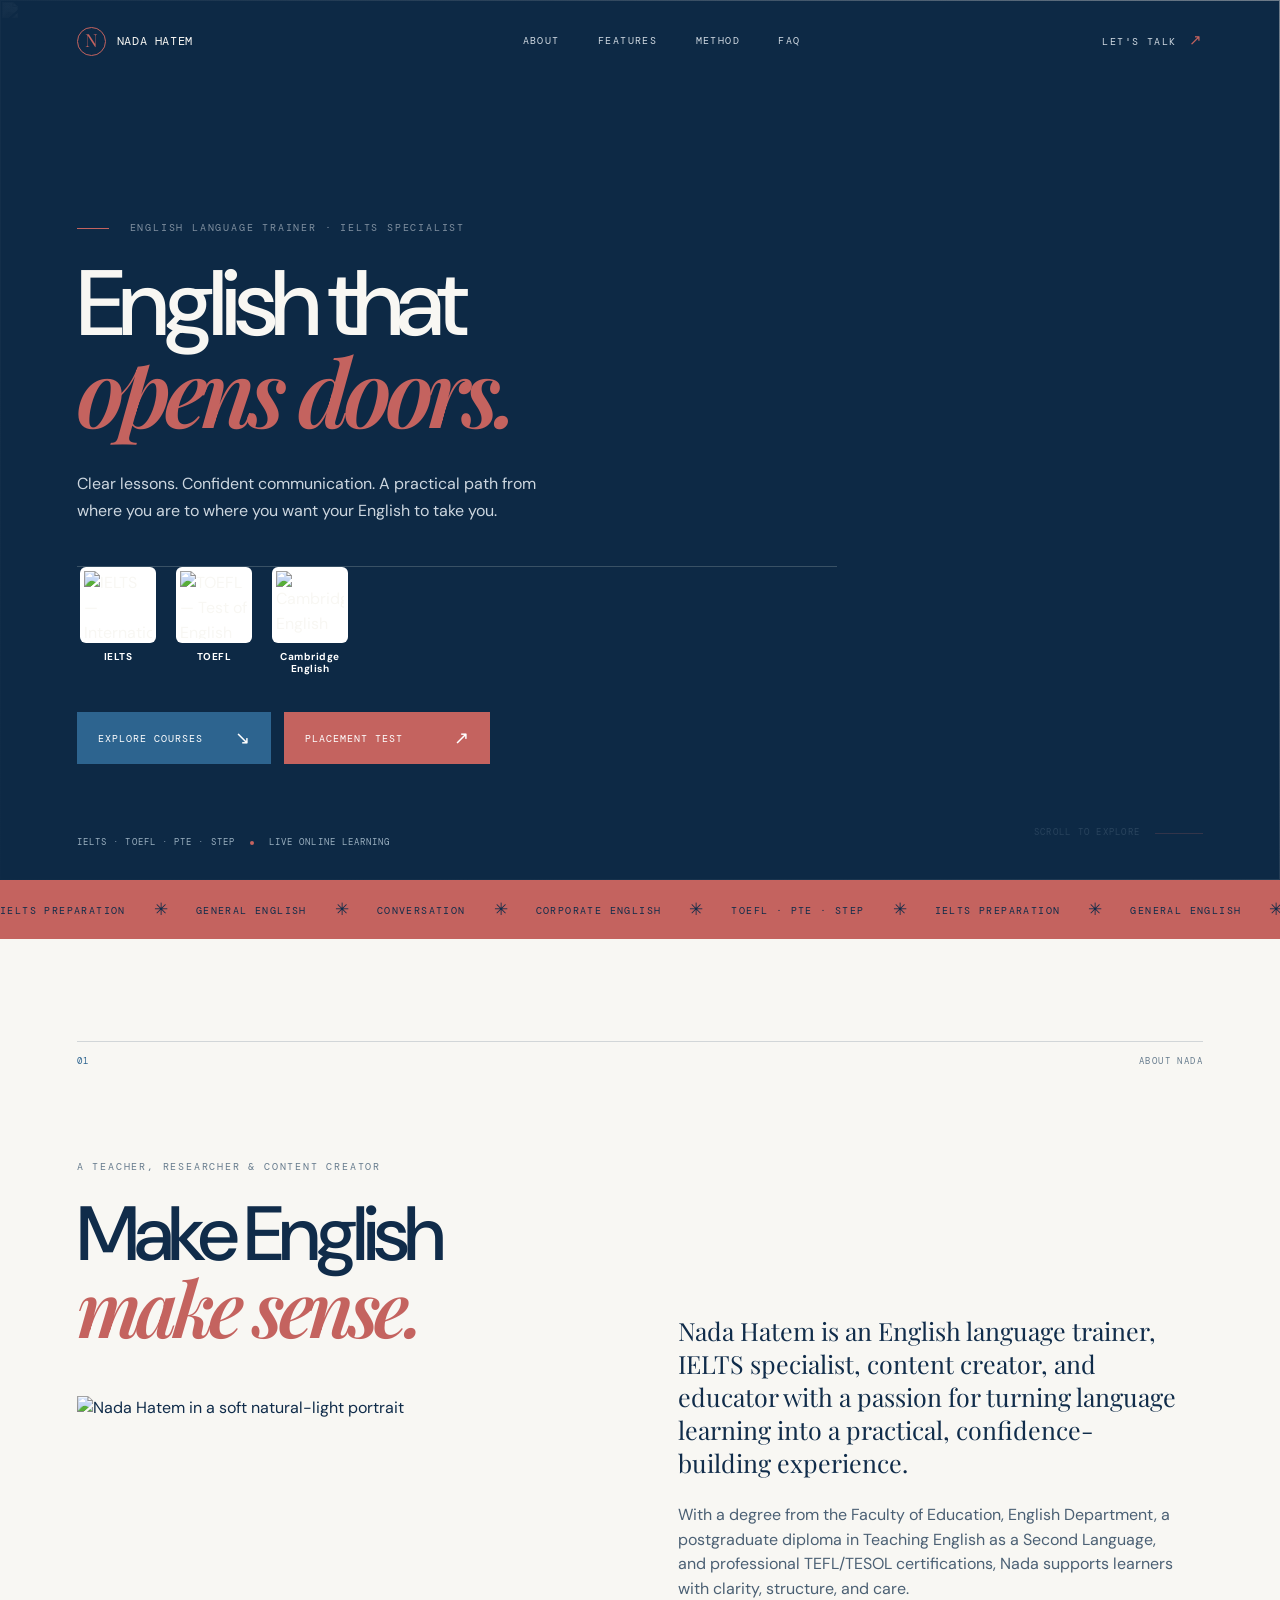
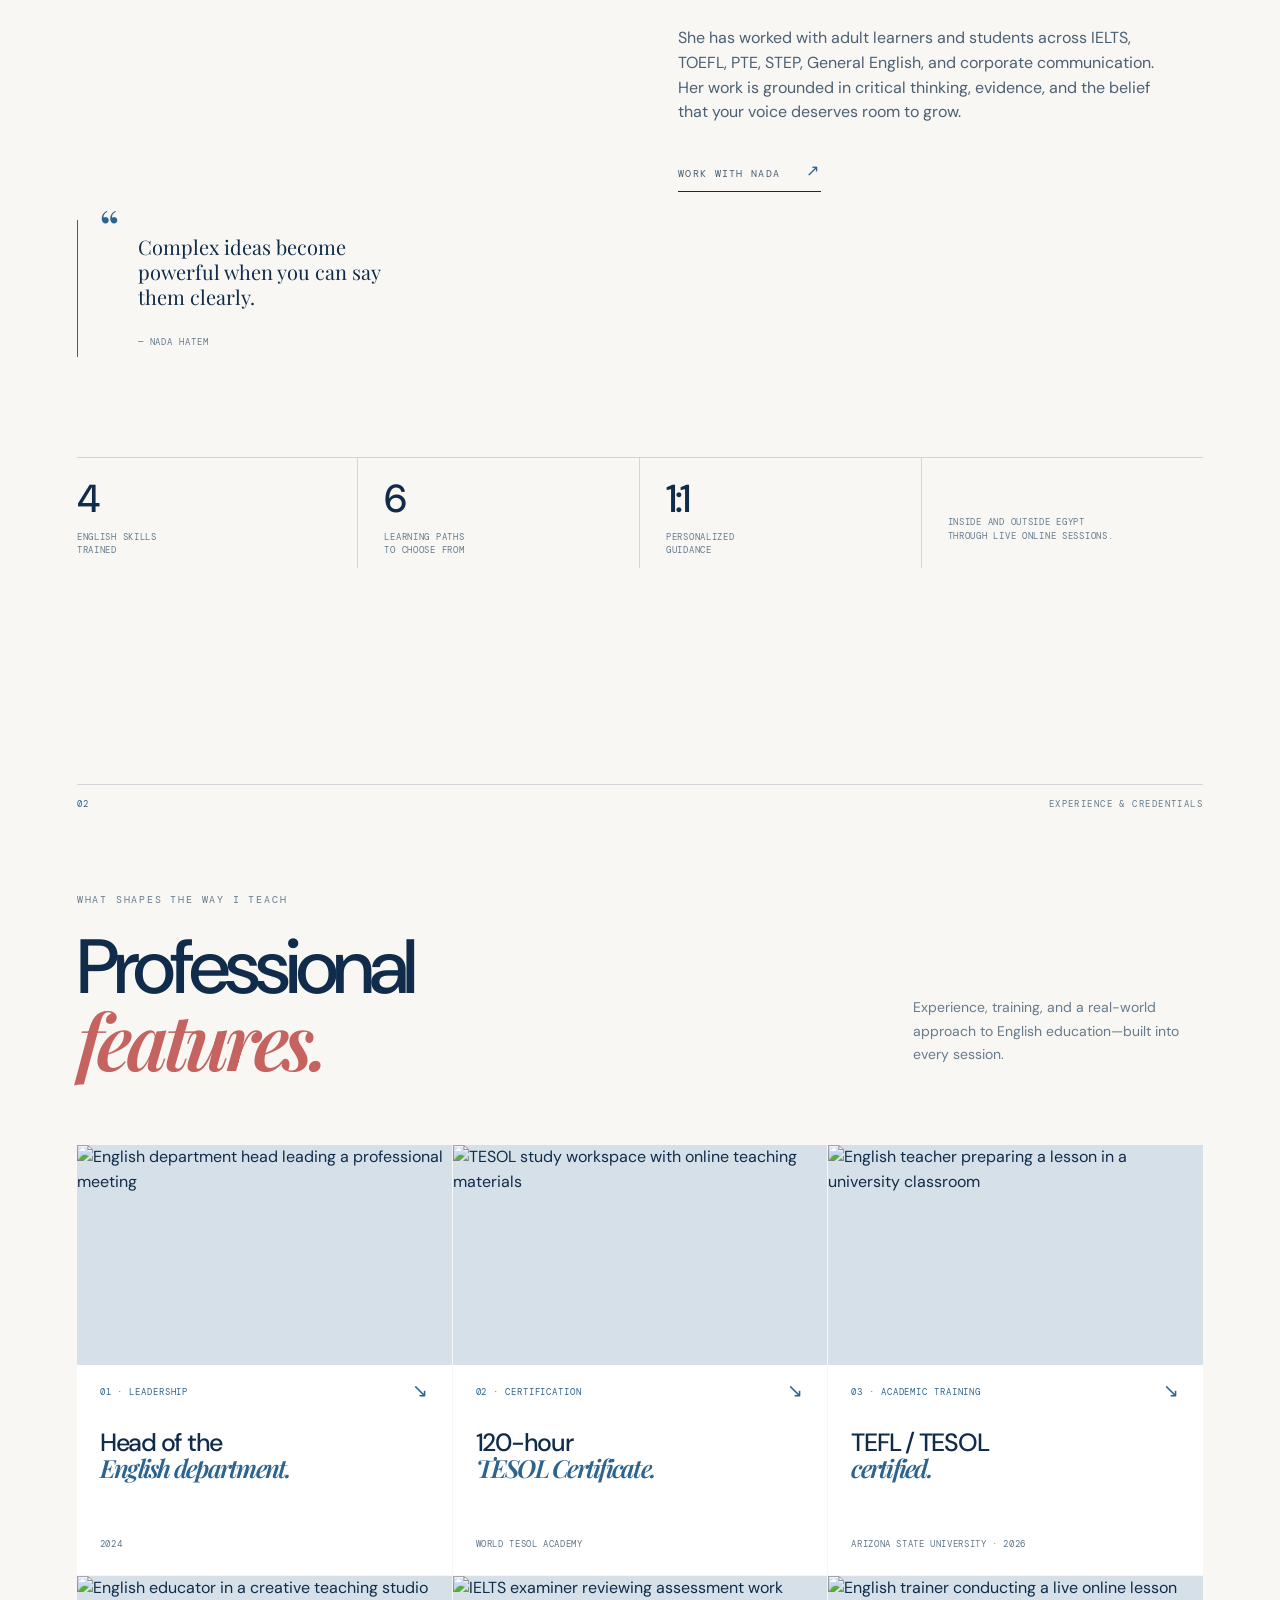
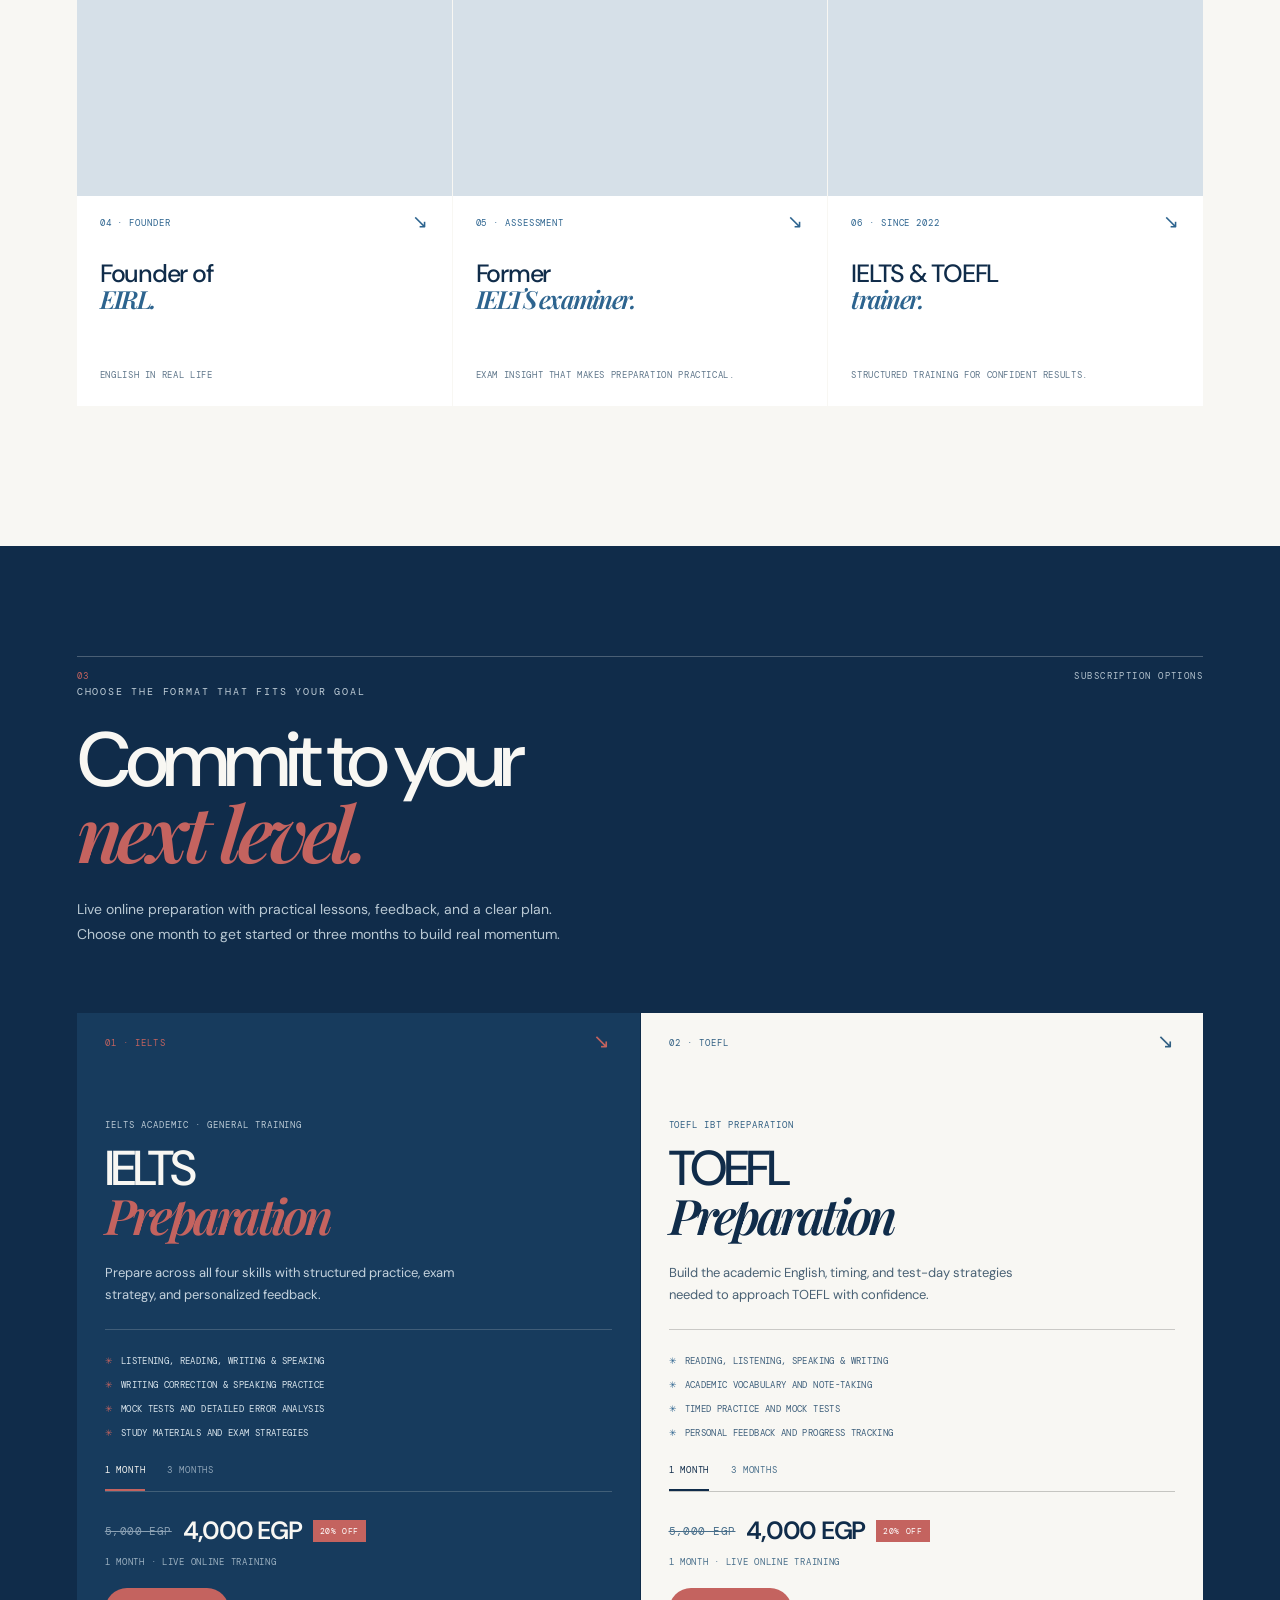
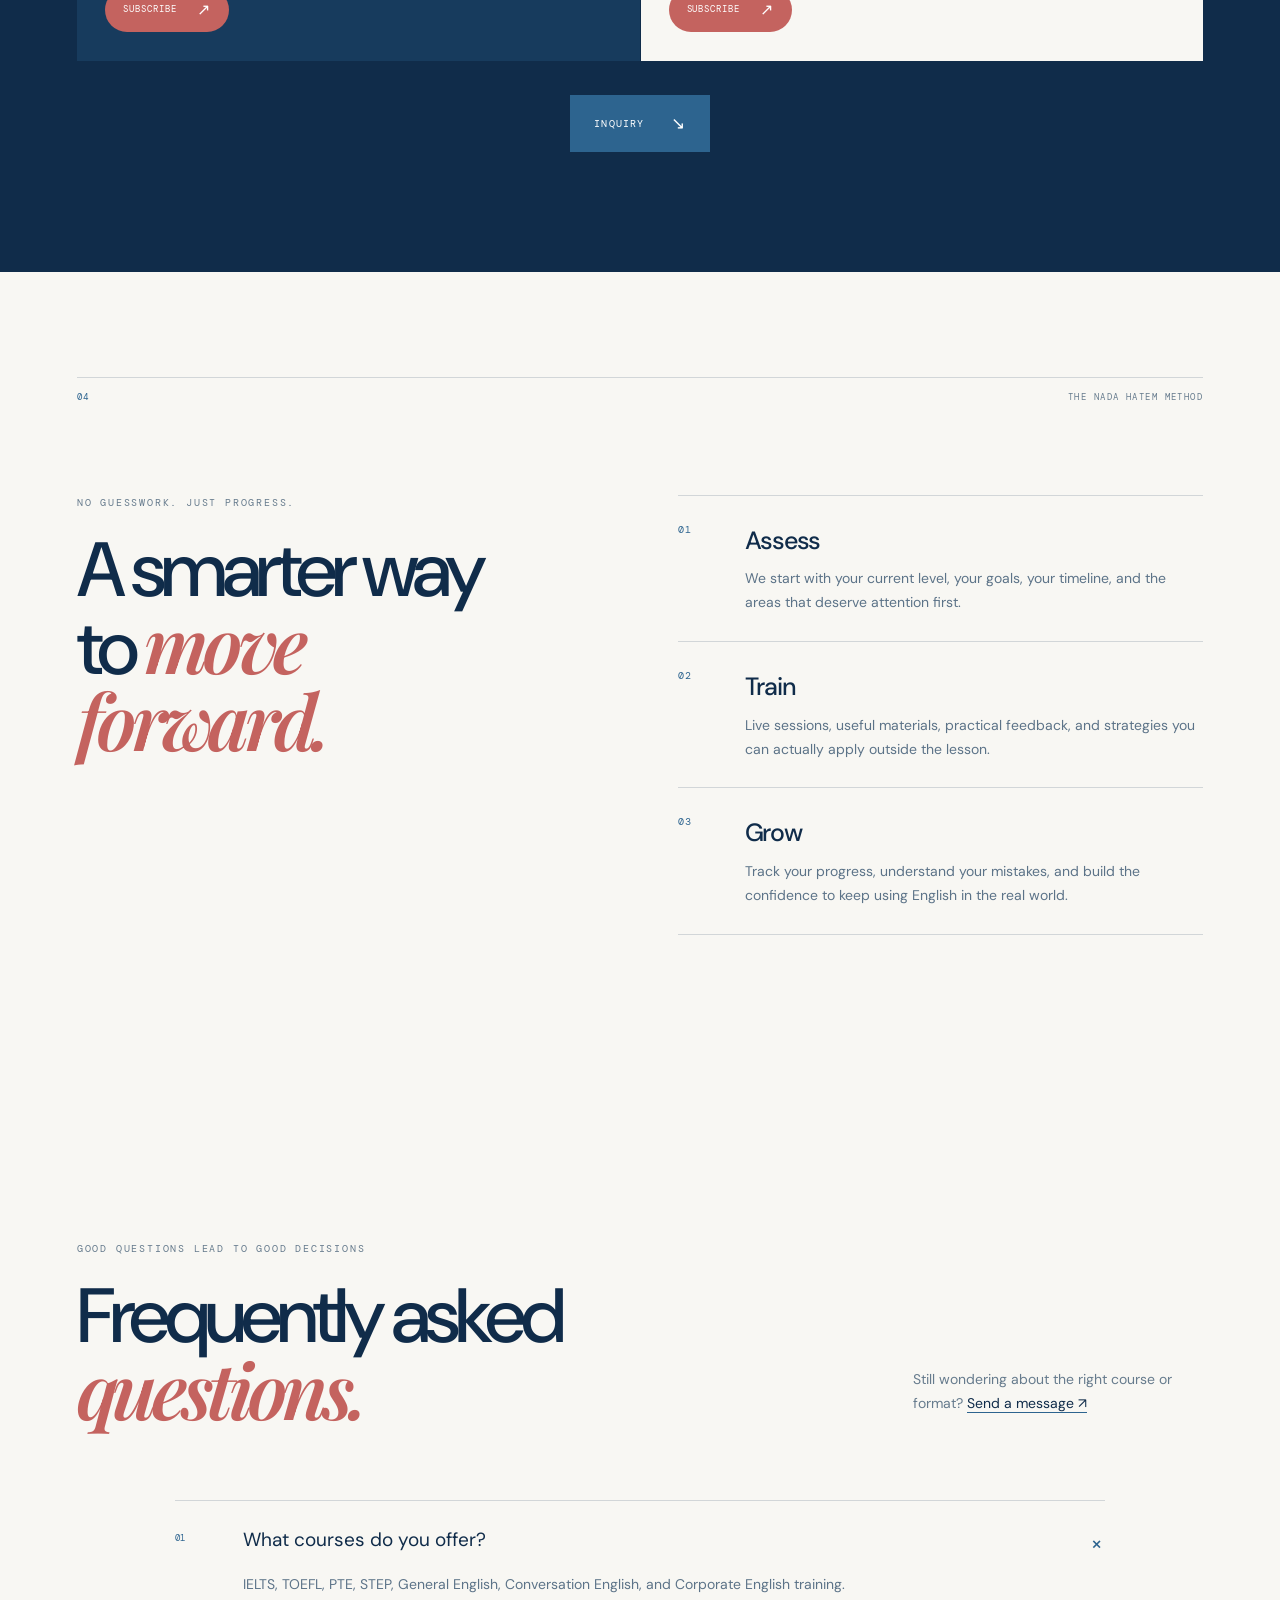
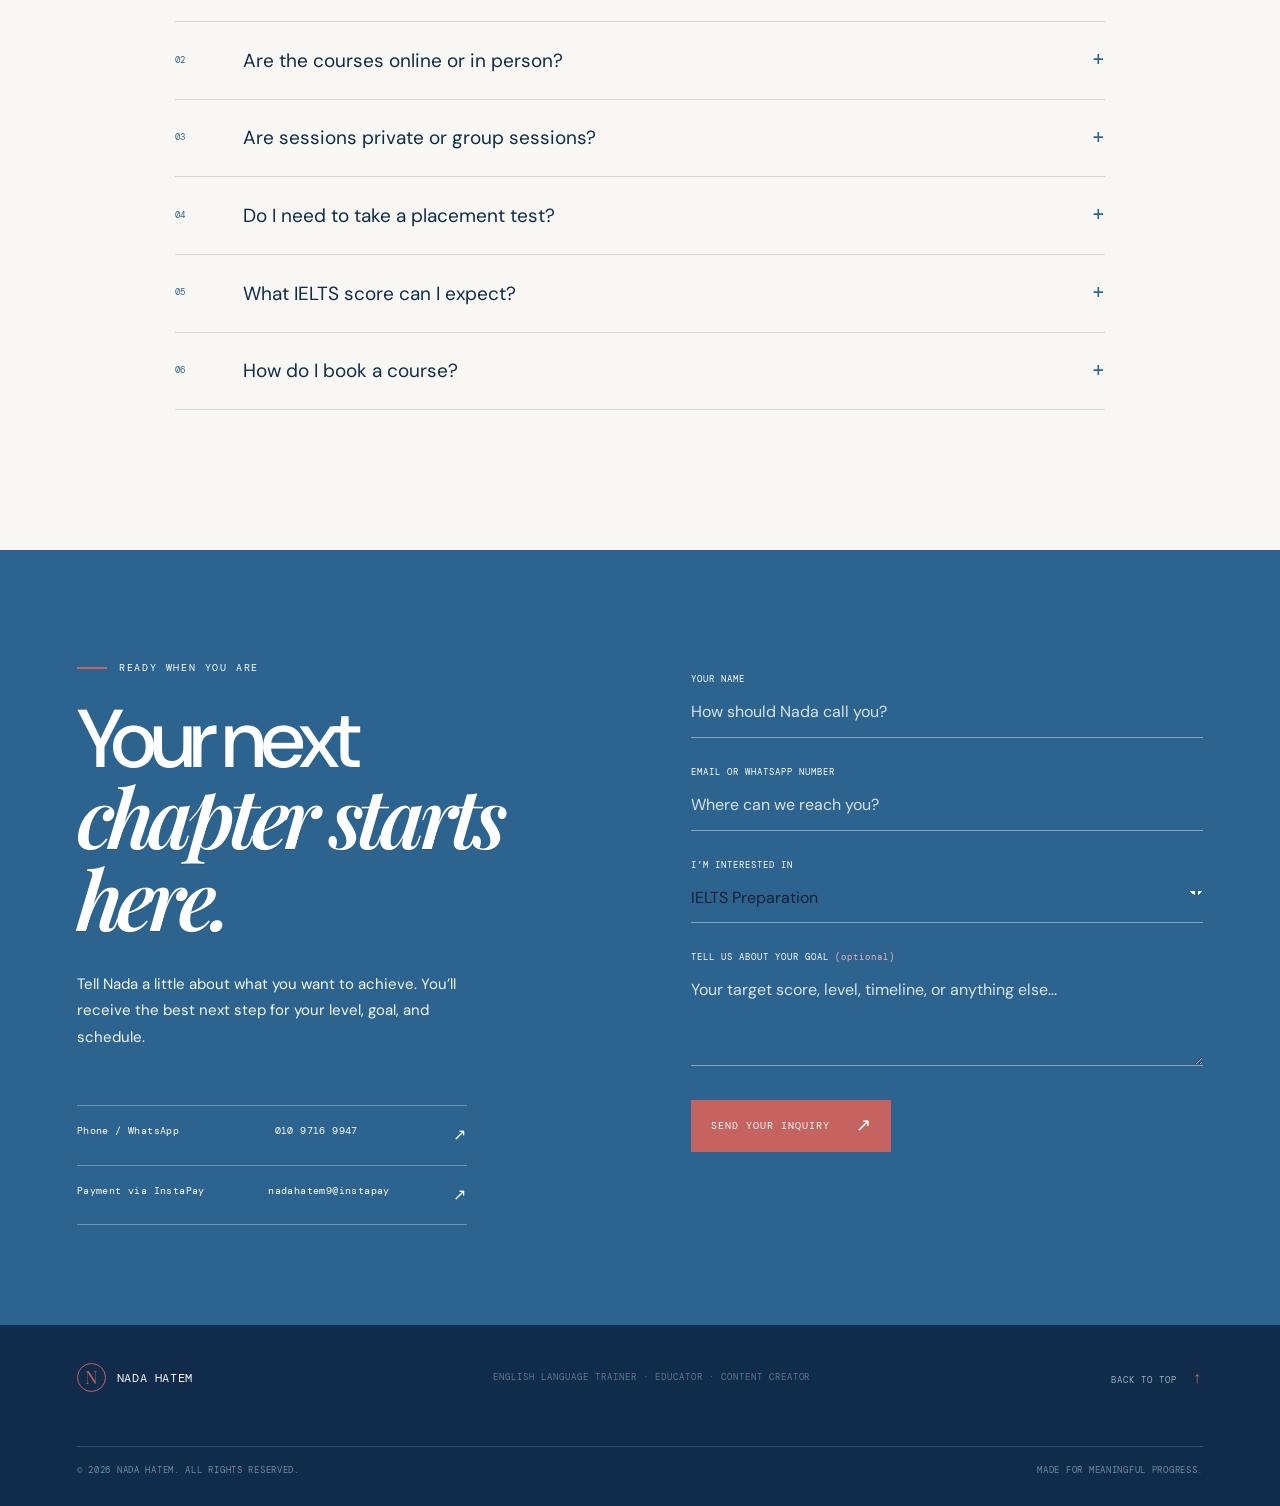
==== commit c07bd2ce: "Add files via upload" ====
--- a/assets/index.html
+++ b/assets/index.html
@@ -100,7 +100,6 @@
               <h2 id="about-title">Make English<br /><em>make sense.</em></h2>
               <figure class="about-portrait">
                 <img src="assets/about-nada.png" alt="Nada Hatem in a soft natural-light portrait" />
-                <figcaption>Complex ideas become powerful when you can say them clearly.</figcaption>
               </figure>
               <div class="quote-card">
                 <span class="quote-mark">“</span>
--- a/assets/styles.css
+++ b/assets/styles.css
@@ -39,7 +39,7 @@
 
 .hero { background: #0d2945; min-height: 880px; overflow: hidden; padding-top: 140px; position: relative; }
 .hero::after { background: linear-gradient(90deg, rgba(13,41,69,.95) 0%, rgba(13,41,69,.73) 43%, rgba(13,41,69,.2) 100%), linear-gradient(0deg, rgba(13,41,69,.78) 0%, rgba(13,41,69,.05) 60%); content: ""; inset: 0; pointer-events: none; position: absolute; z-index: 1; }
-.hero-bg-image { filter: grayscale(1) contrast(1.12); height: 100%; inset: 0; object-fit: cover; object-position: center 22%; opacity: .68; pointer-events: none; position: absolute; width: 100%; z-index: 0; }
+.hero-bg-image { filter: grayscale(1) contrast(1.12); height: 100%; inset: 0; object-fit: cover; object-position: 58% 22%; opacity: .68; pointer-events: none; position: absolute; width: 100%; z-index: 0; }
 .hero-grid { align-items: center; display: block; margin: 0 auto; max-width: 1400px; min-height: 650px; }
 .hero-copy { max-width: 790px; padding-top: 80px; position: relative; z-index: 2; }
 .eyebrow { color: var(--muted); font-family: var(--mono); font-size: 10px; letter-spacing: .18em; margin: 0 0 25px; text-transform: uppercase; }
@@ -105,7 +105,7 @@
 .quote-mark { color: var(--accent-deep); font-family: var(--serif); font-size: 50px; left: 21px; line-height: .4; position: absolute; top: -3px; }
 .quote-card p { font-family: var(--serif); font-size: 20px; line-height: 1.25; margin: 10px 0 19px 36px; }
 .quote-credit { color: #667b8d; font-family: var(--mono); font-size: 9px; letter-spacing: .1em; margin-left: 36px; text-transform: uppercase; }
-.about-copy { color: #4b6074; max-width: 505px; padding-top: 29px; }
+.about-copy { color: #4b6074; max-width: 505px; padding-top: 155px; }
 .about-copy p { margin-bottom: 24px; }
 .about-copy .lead-copy { color: var(--ink); font-family: var(--serif); font-size: 25px; line-height: 1.32; }
 .arrow-link { border-bottom: 1px solid var(--ink); display: inline-flex; font-family: var(--mono); font-size: 10px; gap: 26px; letter-spacing: .13em; margin-top: 17px; padding-bottom: 9px; text-transform: uppercase; }
